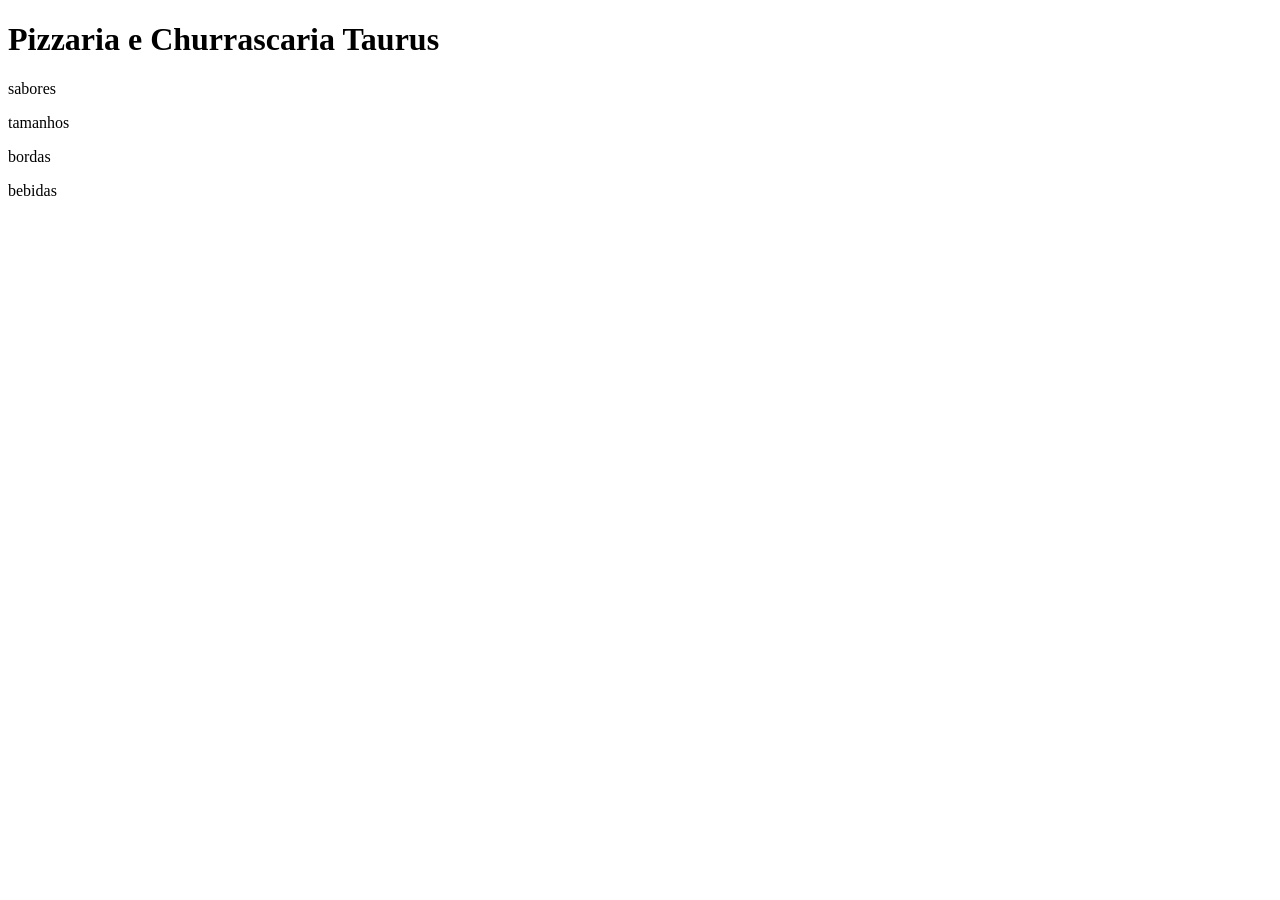
==== home.html @ 485385a7 "HTML e CSS iniciados" ====
<!DOCTYPE html>
<html lang="pt">
<head>
    <meta charset="UTF-8">
    <meta name="viewport" content="width=device-width, initial-scale=1.0">
    <title>Pzzaria e Churrascaria Taurus</title>
    <link rel="stylesheet" href="index.css">
</head>
<body>

    <header>
        <h1>Pizzaria e Churrascaria Taurus</h1>
    </header>

    <main>
        <section>
            <p>sabores</p>
            <p>tamanhos</p>
            <p>bordas</p>
            <p>bebidas</p>
        </section>
    </main>
    
</body>
</html>
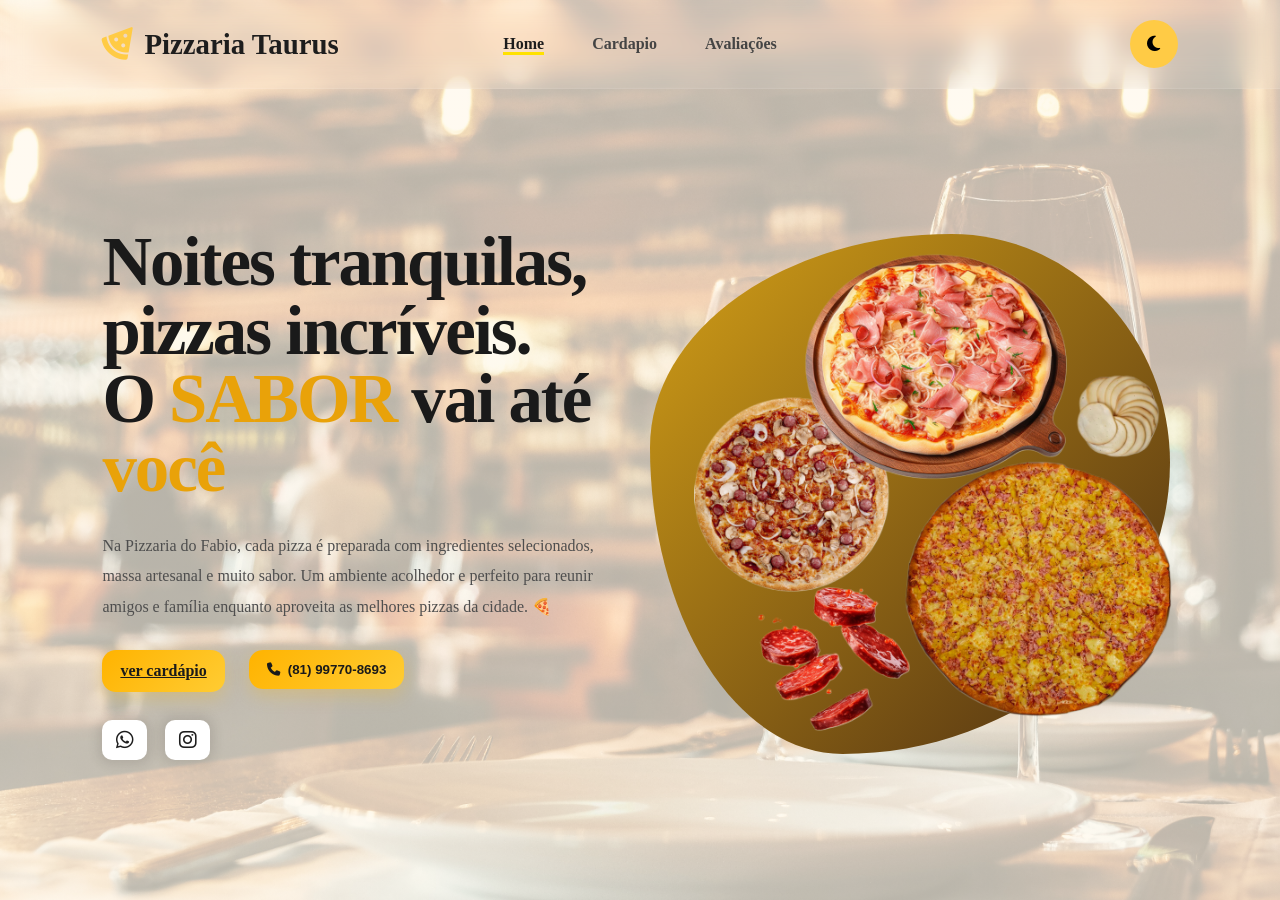
==== commit d8a498b5: "first commit" ====
--- a/home.html
+++ b/home.html
@@ -1,25 +1,112 @@
 <!DOCTYPE html>
-<html lang="pt">
+<html lang="pt-br">
+
 <head>
     <meta charset="UTF-8">
     <meta name="viewport" content="width=device-width, initial-scale=1.0">
-    <title>Pzzaria e Churrascaria Taurus</title>
-    <link rel="stylesheet" href="index.css">
+    <link rel="stylesheet" href="https://cdnjs.cloudflare.com/ajax/libs/font-awesome/6.5.2/css/all.min.css">
+    <link rel="stylesheet" href="styles.css" />
+    <link rel="stylesheet" href="https://cdnjs.cloudflare.com/ajax/libs/font-awesome/5.15.4/css/all.min.css">
+    <title>home</title>
 </head>
+
 <body>
 
     <header>
-        <h1>Pizzaria e Churrascaria Taurus</h1>
+        <nav id="navbar">
+            <a href="index.html" class="logo">
+                <i class="fas fa-pizza-slice"></i>
+                Pizzaria Taurus
+            </a>
+
+            <ul id="nav_list">
+                <li class="nav_item active">
+                    <a href="#home">Home</a>
+                </li>
+                <li class="nav_item">
+                    <a href="#menu">Cardapio</a>
+                </li>
+                <li class="nav_item">
+                    <a href="#avalia">Avaliações</a>
+                </li>
+            </ul>
+
+            <div id="nav_actions">
+                <button id="theme-toggle">
+                    <i class="fa-solid fa-moon"></i>
+                </button>
+            </div>
+        </nav>
     </header>
+    <main id="content">
+        <section id="home">
+            <div class="blob"></div>
+            <div id="cta">
+                <h1 id="titulo">
+                    Noites tranquilas, pizzas incríveis.
+                    O <span>SABOR</span> vai até <span>você</span>
+                </h1>
 
-    <main>
-        <section>
-            <p>sabores</p>
-            <p>tamanhos</p>
-            <p>bordas</p>
-            <p>bebidas</p>
+                <p id="description">
+                    Na Pizzaria do Fabio, cada pizza é preparada com ingredientes selecionados, massa artesanal e muito
+                    sabor.
+                    Um ambiente acolhedor e perfeito para reunir amigos e família enquanto aproveita as melhores pizzas
+                    da cidade. 🍕
+                </p>
+
+                <div id="cta_buttons">
+                    <a href="#" class="btn-default">ver cardápio</a>
+                    <a href="tel:+55 81 99770-8693" id="botao_telefone">
+                        <button class="btn-default">
+                            <i class="fa-solid fa-phone"></i>
+                            (81) 99770-8693
+                        </button>
+                    </a>
+                </div>
+
+                <div id="botao-redes-sociais">
+                    <a href="">
+                        <i class="fa-brands fa-whatsapp"></i>
+                    </a>
+
+                    <a href="https://www.instagram.com/fabio_barbosa8p/" target="_blank">
+                        <i class="fa-brands fa-instagram"></i>
+                    </a>
+                </div>
+            </div>
+            <div id="fotoseila">
+                <img src="pizza.png" alt="Pizza">
+            </div>
         </section>
     </main>
-    
+    <script>
+        const button = document.getElementById('theme-toggle');
+        const icon = button.querySelector('i');
+
+        button.addEventListener('click', () => {
+
+            icon.style.transform = 'rotate(180deg) scale(0.5)';
+            icon.style.opacity = '0';
+
+            setTimeout(() => {
+
+                document.body.classList.toggle('dark');
+
+                if (document.body.classList.contains('dark')) {
+                    icon.classList.remove('fa-moon');
+                    icon.classList.add('fa-sun');
+                } else {
+                    icon.classList.remove('fa-sun');
+                    icon.classList.add('fa-moon');
+                }
+
+                icon.style.transform = 'rotate(0deg) scale(1)';
+                icon.style.opacity = '1';
+
+            }, 150);
+
+        });
+    </script>
 </body>
+
 </html>
--- a/styles.css
+++ b/styles.css
@@ -0,0 +1,474 @@
+*{
+    margin: 0;
+    padding: 0;
+    box-sizing: border-box; 
+
+}
+
+html, body{
+    min-height: 100%;
+    overflow-x: hidden;
+}
+
+body{
+    background-image:
+    linear-gradient(rgba(255,248,235,0.72),
+    rgba(255,248,235,0.72)),
+    url('backfundo.jpg');
+
+    background-size: cover;
+    background-position: center;
+    background-repeat: no-repeat;
+    overflow-x: hidden;
+}
+
+section{
+    padding: 0px 8%;
+}
+
+.btn-default{
+    border: none;
+
+    display: flex;
+    align-items: center;
+    justify-content: center;
+
+    background: linear-gradient(135deg, #ffb300, #ffcc33);
+
+    border-radius: 14px;
+    padding: 12px 18px;
+
+    font-weight: 700;
+    color: #1a1a1a;
+
+    box-shadow:
+    0px 6px 18px rgba(255, 187, 0, 0.25);
+
+    cursor: pointer;
+
+    transition: all 0.3s ease;
+}
+
+.btn-default:hover{
+    transform: translateY(-3px);
+    box-shadow:
+    0px 10px 24px rgba(255, 187, 0, 0.35);
+}
+
+header{
+    width: 100%;
+
+    padding: 10px 8%;
+
+    position: sticky;
+    top: 0;
+    z-index: 999;
+
+    backdrop-filter: blur(14px);
+
+    background: rgba(255,255,255,0.08);
+
+    border-bottom: 1px solid rgba(255,255,255,0.08);
+}
+
+#navbar{
+    width: 100%;
+    display: grid;
+    grid-template-columns: 1fr auto 1fr;
+    align-items: center;
+    padding: 10px 0;
+}
+
+.logo{
+    display: flex;
+    align-items: center;
+    gap: 10px;
+    text-decoration: none;
+    font-size: 1.8rem;
+    font-weight: 700;
+    color: #1d1d1d;
+    justify-self: start;
+    transition: 0.3s ease;
+}
+
+.logo:hover{
+    transform: scale(1.03);
+}
+
+.logo i{
+    color: #ffcb45;
+    font-size: 2rem;
+    transform: rotate(175deg);
+}
+
+#nav_list{
+    display: flex;
+    list-style: none;
+    gap: 48px;
+    justify-self: center;
+}
+
+.nav_item a{
+    text-decoration: none;
+
+    color: #444;
+
+    font-weight: 700;
+
+    transition: 0.3s ease;
+
+    position: relative;
+}
+
+.nav_item a:hover{
+    color: #e9a209;
+}
+
+.nav_item.active a {
+    color: #1d1d1d;
+    border-bottom: 3px solid #ffe100;
+}
+
+#nav_actions{
+    display: flex;
+    justify-content: flex-end;
+}
+
+@media screen and (max-width: 1170px){
+
+    html, body{
+        overflow-x: hidden;
+        overflow-y: auto;
+    }
+
+    #navbar{
+        grid-template-columns: 1fr auto;
+        gap: 20px;
+    }
+
+    #nav_list{
+        display: none;
+    }
+
+    #home{
+        flex-direction: column;
+        justify-content: center;
+        text-align: center;
+        height: auto;
+        padding-top: 40px;
+        gap: 50px;
+    }
+
+    #cta{
+        width: 100%;
+        align-items: center;
+    }
+
+    #titulo{
+        font-size: 3rem;
+        line-height: 1.1;
+    }
+
+    #description{
+        max-width: 100%;
+        font-size: 1rem;
+    }
+
+    #cta_buttons{
+        flex-direction: column;
+        width: 100%;
+        align-items: center;
+    }
+
+    #cta_buttons a,
+    #cta_buttons button{
+        width: 100%;
+        max-width: 320px;
+    }
+
+    #fotoseila{
+        width: 100%;
+    }
+
+    #fotoseila img{
+        width: 90%;
+        max-width: 420px;
+    }
+
+    .blob{
+        width: 350px;
+        height: 350px;
+        right: 50%;
+        top: auto;
+        bottom: 20px;
+        transform: translateX(50%);
+    }
+}
+
+#home{
+    display: flex;
+    align-items: center;
+    justify-content: space-between;
+    height: calc(100vh - 90px);
+    overflow: hidden;
+    position: relative;
+}
+
+#cta{
+    width: 46%;
+    display: flex;
+    flex-direction: column;
+    gap: 28px;
+    z-index: 1;
+}
+
+#titulo{
+    font-size: 4.3rem;
+    line-height: 1;
+    color: #1a1a1a;
+    font-weight: 800;
+    letter-spacing: -2px;
+}
+
+#titulo span{
+    color: #e9a209;
+}
+
+#description{
+    color: #4e4e4e;
+    font-size: 1rem;
+    line-height: 1.9;
+    max-width: 580px;
+}
+
+#cta_buttons{
+    display: flex;
+    gap: 24px;
+}
+
+#botao_telefone button{
+    gap: 8px;
+}
+
+#botao_telefone{
+    text-decoration: none;
+}
+
+#botao-redes-sociais{
+    display: flex;
+    gap: 18px;
+}
+
+#botao-redes-sociais a{
+    display: flex;
+    align-items: center;
+    justify-content: center;
+    width: 45px;
+    height: 40px;
+    background-color: white;
+    font-size: 1.25rem;
+    border-radius: 10px;
+    text-decoration: none;
+    color: #1d1d1d;
+    box-shadow: 0px 0px 12px 4px rgba(0,0,0,0.1);
+    transition: box-shadow 0.3s ease;
+}
+
+#botao-redes-sociais a:hover{
+    box-shadow: 0px 0px 12px 8px rgba(0,0,0,0.1);
+}
+
+#fotoseila{
+    display: flex;
+    align-items: center;
+    justify-content: center;
+    width: 45%;
+    z-index: 2;
+}
+
+#fotoseila img{
+    width: 100%;
+    max-width: 550px;
+    height: auto;
+}
+
+.blob{
+    position: absolute;
+    right: 110px;
+    top: 50%;
+    transform: translateY(-50%);
+
+    width: 520px;
+    height: 520px;
+
+    background: linear-gradient(135deg, #d4a017, #4a2c12);
+
+    border-radius: 58% 42% 63% 37% / 41% 44% 56% 59%;
+
+    z-index: 0;
+}
+
+.blob{
+    animation: blobAnim 8s ease-in-out infinite;
+}
+
+@keyframes blobAnim{
+    0%{
+        border-radius: 58% 42% 63% 37% / 41% 44% 56% 59%;
+    }
+
+    50%{
+        border-radius: 40% 60% 30% 70% / 60% 30% 70% 40%;
+    }
+
+    100%{
+        border-radius: 58% 42% 63% 37% / 41% 44% 56% 59%;
+    }
+}
+
+#theme-toggle{
+    border: none;
+    background: #ffcb45;
+    width: 48px;
+    height: 48px;
+    border-radius: 50%;
+    cursor: pointer;
+    font-size: 1.1rem;
+
+    display: flex;
+    align-items: center;
+    justify-content: center;
+
+    transition: all 0.3s ease;
+}
+
+#theme-toggle:hover{
+    transform: scale(1.1);
+}
+
+body.dark{
+    background-image:
+    linear-gradient(rgba(0,0,0,0.75),
+    rgba(0,0,0,0.75)),
+    url('backfundo.jpg');
+
+    background-size: cover;
+    background-position: center;
+    background-repeat: no-repeat;
+
+    color: white;
+}
+
+body.dark #theme-toggle{
+    background: #ffffff;
+    color: #121212;
+}
+
+body.dark #titulo{
+    color: white;
+}
+
+body.dark #description{
+    color: #d1d1d1;
+}
+
+body.dark .nav_item a{
+    color: #f1f1f1;
+}
+
+body.dark #botao-redes-sociais a{
+    background-color: #1e1e1e;
+    color: white;
+}
+
+body.dark .blob{
+    background: linear-gradient(135deg, #080808be, #5c3b1eea);
+}
+
+body.dark .logo{
+    color: white;
+}
+
+body.dark header{
+    background: rgba(0,0,0,0.25);
+}
+
+body,
+header,
+#titulo,
+#description,
+.nav_item a,
+#theme-toggle,
+#botao-redes-sociais a,
+.logo,
+.blob,
+.btn-default{
+    transition:
+    background 0.5s ease,
+    background-color 0.5s ease,
+    color 0.5s ease,
+    border-color 0.5s ease,
+    box-shadow 0.5s ease;
+}
+
+body{
+    transition:
+    background-image 0.6s ease,
+    color 0.5s ease;
+}
+
+#theme-toggle i{
+    transition:
+    transform 0.4s ease,
+    opacity 0.3s ease;
+}
+
+#theme-toggle i{
+    transition:
+    transform 0.4s ease,
+    opacity 0.3s ease;
+}
+
+@media screen and (max-width: 600px){
+
+    header{
+        padding: 10px 5%;
+    }
+
+    section{
+        padding: 0px 5%;
+    }
+
+    .logo{
+        font-size: 1.3rem;
+    }
+
+    .logo i{
+        font-size: 1.5rem;
+    }
+
+    #titulo{
+        font-size: 2.2rem;
+        letter-spacing: -1px;
+    }
+
+    #description{
+        font-size: 0.95rem;
+        line-height: 1.7;
+    }
+
+    .btn-default{
+        padding: 12px 14px;
+        font-size: 0.9rem;
+    }
+
+    #botao-redes-sociais{
+        justify-content: center;
+    }
+
+    .blob{
+        width: 260px;
+        height: 260px;
+        opacity: 0.8;
+    }
+}
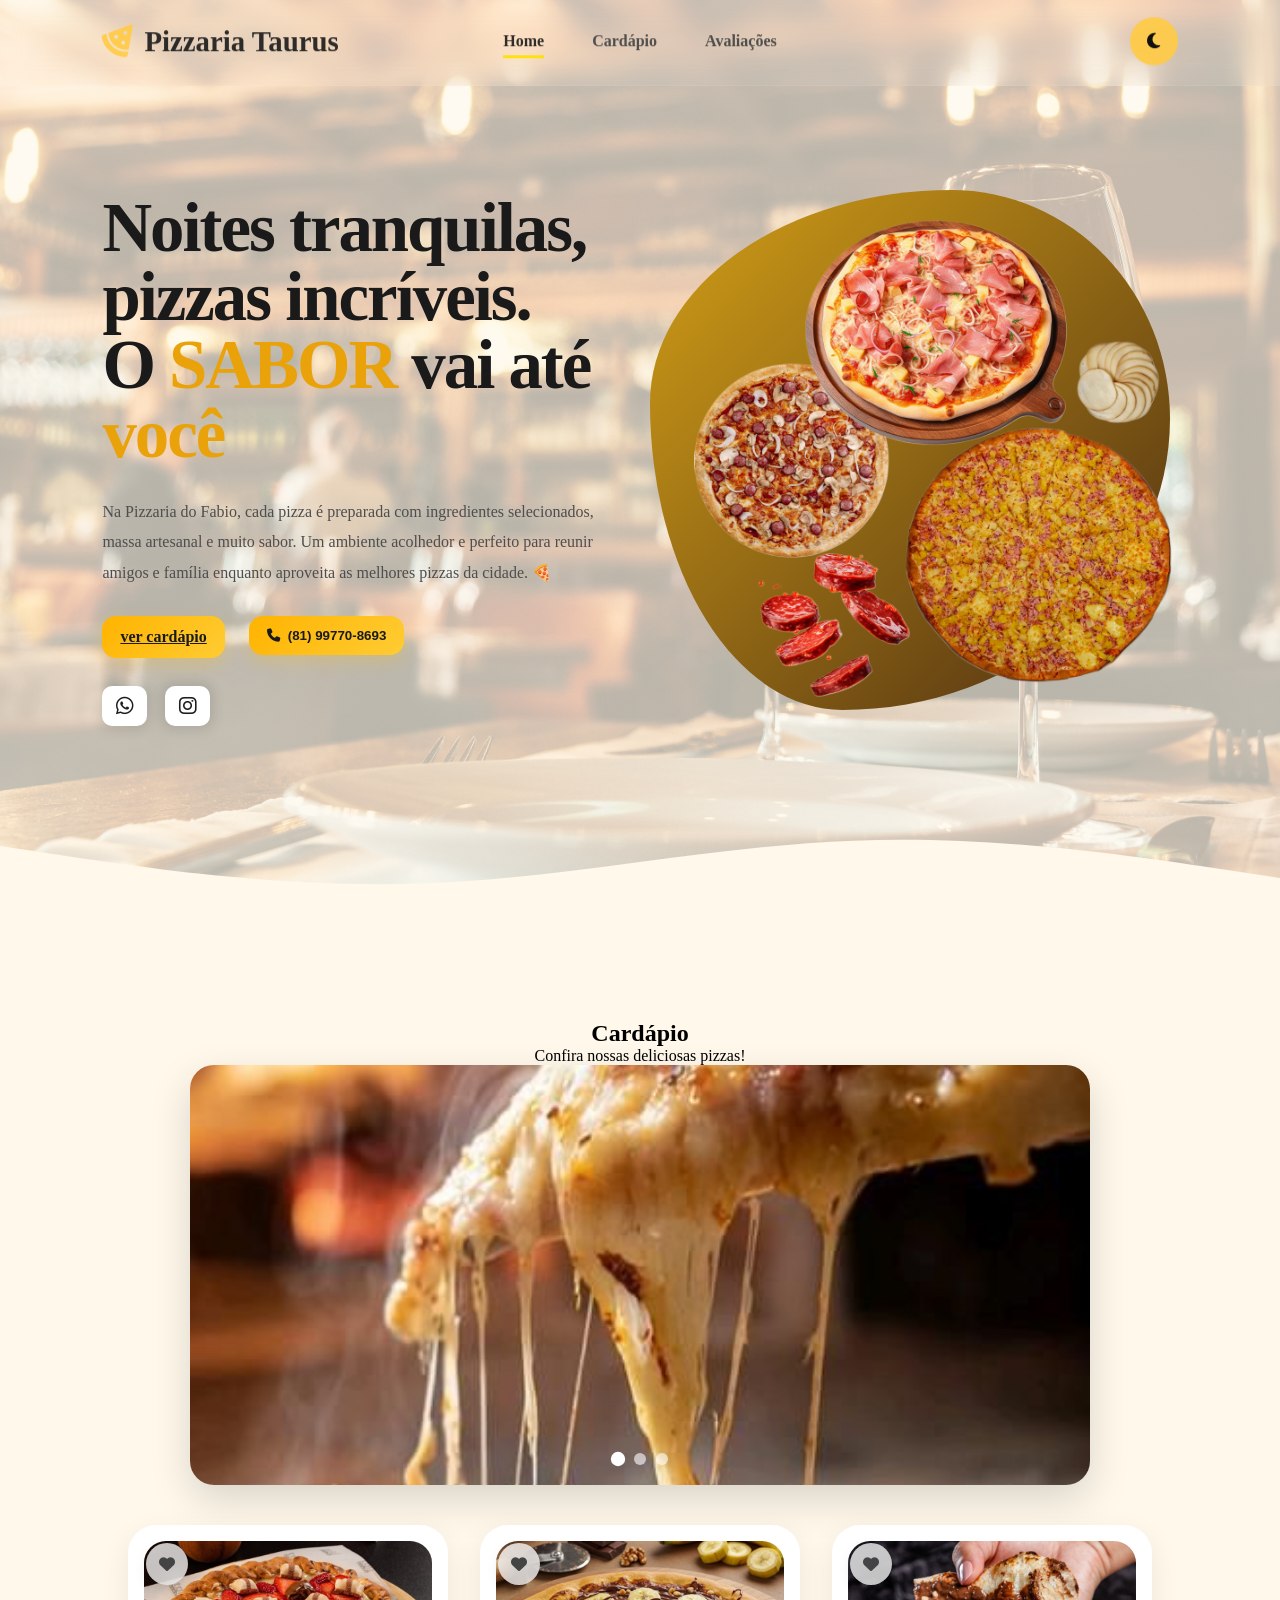
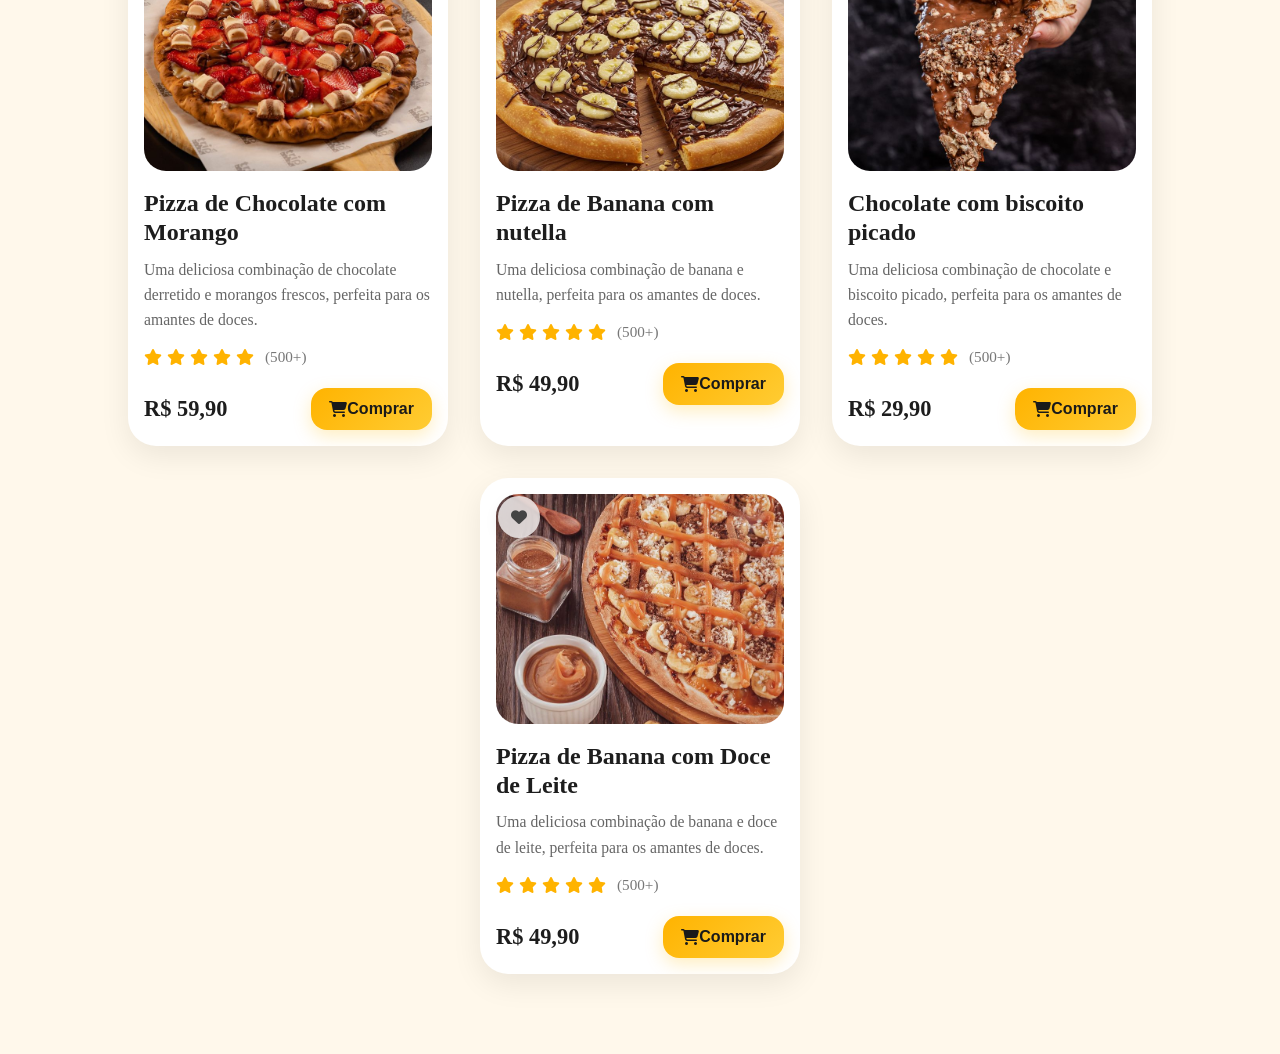
==== commit 3a0495aa: "Update 0.2 pizza" ====
--- a/home.html
+++ b/home.html
@@ -5,8 +5,8 @@
     <meta charset="UTF-8">
     <meta name="viewport" content="width=device-width, initial-scale=1.0">
     <link rel="stylesheet" href="https://cdnjs.cloudflare.com/ajax/libs/font-awesome/6.5.2/css/all.min.css">
-    <link rel="stylesheet" href="styles.css" />
     <link rel="stylesheet" href="https://cdnjs.cloudflare.com/ajax/libs/font-awesome/5.15.4/css/all.min.css">
+    <link rel="stylesheet" href="assets/css/styles.css" />
     <title>home</title>
 </head>
 
@@ -20,15 +20,19 @@
             </a>
 
             <ul id="nav_list">
-                <li class="nav_item active">
+
+                <li class="nav_item active" data-section="home">
                     <a href="#home">Home</a>
                 </li>
-                <li class="nav_item">
-                    <a href="#menu">Cardapio</a>
+
+                <li class="nav_item" data-section="menu">
+                    <a href="#menu">Cardápio</a>
                 </li>
-                <li class="nav_item">
+
+                <li class="nav_item" data-section="avalia">
                     <a href="#avalia">Avaliações</a>
                 </li>
+
             </ul>
 
             <div id="nav_actions">
@@ -75,38 +79,184 @@
                 </div>
             </div>
             <div id="fotoseila">
-                <img src="pizza.png" alt="Pizza">
-            </div>
+                <img src="assets/img/pizza.png" alt="Pizza">
+            </div>
+            
+            <div class="wave-divider">
+                <svg viewBox="0 0 1440 120" preserveAspectRatio="none">
+                    <path
+                        d="M0,64L80,74.7C160,85,320,107,480,101.3C640,96,800,64,960,58.7C1120,53,1280,75,1360,85.3L1440,96L1440,120L0,120Z">
+                    </path>
+                </svg>
+            </div>
+        </section>
+        <section id="menu">
+
+            <h2>Cardápio</h2>
+            <p>Confira nossas deliciosas pizzas!</p>
+
+            <div class="slider">
+
+                <div class="slide active">
+                    <img src="assets/img/pizza1.jpg" alt="">
+                </div>
+
+                <div class="slide">
+                    <img src="assets/img/pizza2.jpg" alt="">
+                </div>
+
+                <div class="slide">
+                    <img src="assets/img/pizza3.jpg" alt="">
+                </div>
+
+                <div class="dots">
+                    <span class="dot active"></span>
+                    <span class="dot"></span>
+                    <span class="dot"></span>
+                </div>
+
+            </div>
+
+            <div id="pratos">
+                <div class="prato">
+                    <div id="coração">
+                        <i class="fa-solid fa-heart"></i>
+                    </div>
+
+                    <img src="assets/img/p1.jpg" alt="">
+
+                    <h3 class="titulo-prato">
+                        Pizza de Chocolate com Morango
+                    </h3>
+
+                    <span id="descricao-prato">
+                        Uma deliciosa combinação de chocolate derretido e morangos frescos, perfeita para os amantes de
+                        doces.
+                    </span>
+
+                    <div class="prato-estrela">
+                        <i class="fa-solid fa-star"></i>
+                        <i class="fa-solid fa-star"></i>
+                        <i class="fa-solid fa-star"></i>
+                        <i class="fa-solid fa-star"></i>
+                        <i class="fa-solid fa-star"></i>
+                        <span>(500+)</span>
+                    </div>
+
+                    <div class="preco-prato">
+                        R$ 59,90
+                        <button class="btn-default">
+                            <i class="fa-solid fa-cart-shopping"></i>
+                            Comprar
+                        </button>
+                    </div>
+
+                </div>
+                <div class="prato">
+                    <div id="coração">
+                        <i class="fa-solid fa-heart"></i>
+                    </div>
+
+                    <img src="assets/img/p2.jpg" alt="">
+
+                    <h3 class="titulo-prato">
+                        Pizza de Banana com nutella
+                    </h3>
+
+                    <span id="descricao-prato">
+                        Uma deliciosa combinação de banana e nutella, perfeita para os amantes de doces.
+                    </span>
+
+                    <div class="prato-estrela">
+                        <i class="fa-solid fa-star"></i>
+                        <i class="fa-solid fa-star"></i>
+                        <i class="fa-solid fa-star"></i>
+                        <i class="fa-solid fa-star"></i>
+                        <i class="fa-solid fa-star"></i>
+                        <span>(500+)</span>
+                    </div>
+
+                    <div class="preco-prato">
+                        R$ 49,90
+                        <button class="btn-default">
+                            <i class="fa-solid fa-cart-shopping"></i>
+                            Comprar
+                        </button>
+                    </div>
+
+                </div>
+                <div class="prato">
+                    <div id="coração">
+                        <i class="fa-solid fa-heart"></i>
+                    </div>
+
+                    <img src="assets/img/p3.jpg" alt="">
+
+                    <h3 class="titulo-prato">
+                        Chocolate com biscoito picado
+                    </h3>
+
+                    <span id="descricao-prato">
+                        Uma deliciosa combinação de chocolate e biscoito picado, perfeita para os amantes de doces.
+                    </span>
+
+                    <div class="prato-estrela">
+                        <i class="fa-solid fa-star"></i>
+                        <i class="fa-solid fa-star"></i>
+                        <i class="fa-solid fa-star"></i>
+                        <i class="fa-solid fa-star"></i>
+                        <i class="fa-solid fa-star"></i>
+                        <span>(500+)</span>
+                    </div>
+
+                    <div class="preco-prato">
+                        R$ 29,90
+                        <button class="btn-default">
+                            <i class="fa-solid fa-cart-shopping"></i>
+                            Comprar
+                        </button>
+                    </div>
+
+                </div>
+                <div class="prato">
+                    <div id="coração">
+                        <i class="fa-solid fa-heart"></i>
+                    </div>
+
+                    <img src="assets/img/p4.jpg" alt="">
+
+                    <h3 class="titulo-prato">
+                        Pizza de Banana com Doce de Leite
+                    </h3>
+
+                    <span id="descricao-prato">
+                        Uma deliciosa combinação de banana e doce de leite, perfeita para os amantes de doces.
+                    </span>
+
+                    <div class="prato-estrela">
+                        <i class="fa-solid fa-star"></i>
+                        <i class="fa-solid fa-star"></i>
+                        <i class="fa-solid fa-star"></i>
+                        <i class="fa-solid fa-star"></i>
+                        <i class="fa-solid fa-star"></i>
+                        <span>(500+)</span>
+                    </div>
+
+                    <div class="preco-prato">
+                        R$ 49,90
+                        <button class="btn-default">
+                            <i class="fa-solid fa-cart-shopping"></i>
+                            Comprar
+                        </button>
+                    </div>
+
+                </div>
+            </div>
+
         </section>
     </main>
-    <script>
-        const button = document.getElementById('theme-toggle');
-        const icon = button.querySelector('i');
-
-        button.addEventListener('click', () => {
-
-            icon.style.transform = 'rotate(180deg) scale(0.5)';
-            icon.style.opacity = '0';
-
-            setTimeout(() => {
-
-                document.body.classList.toggle('dark');
-
-                if (document.body.classList.contains('dark')) {
-                    icon.classList.remove('fa-moon');
-                    icon.classList.add('fa-sun');
-                } else {
-                    icon.classList.remove('fa-sun');
-                    icon.classList.add('fa-moon');
-                }
-
-                icon.style.transform = 'rotate(0deg) scale(1)';
-                icon.style.opacity = '1';
-
-            }, 150);
-
-        });
-    </script>
+
+    <script src="assets/js/ms.js"></script>
 </body>
 
 </html>
--- a/assets/css/styles.css
+++ b/assets/css/styles.css
@@ -0,0 +1,7 @@
+@import url('global.css');
+@import url('header.css');
+@import url('home.css');
+@import url('menu.css');
+@import url('darkmode.css');
+@import url('animations.css');
+@import url('responsive.css');
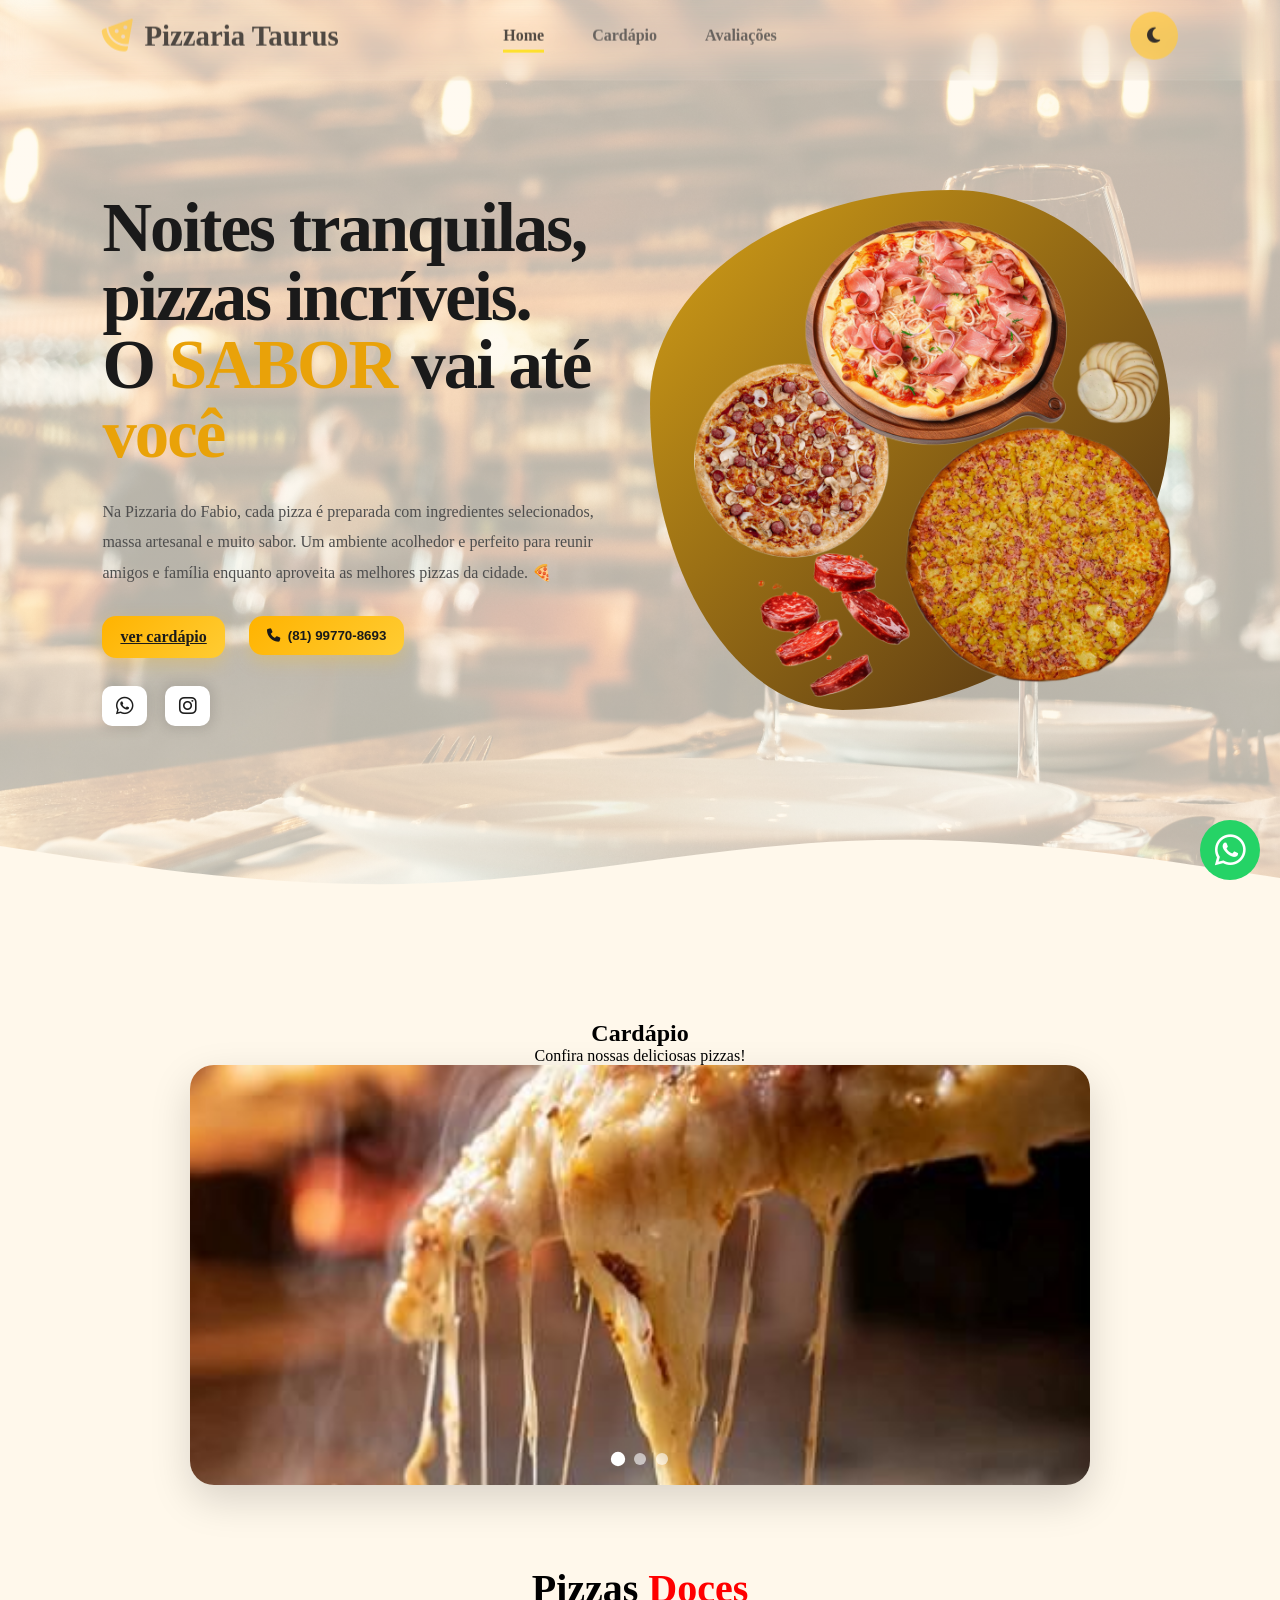
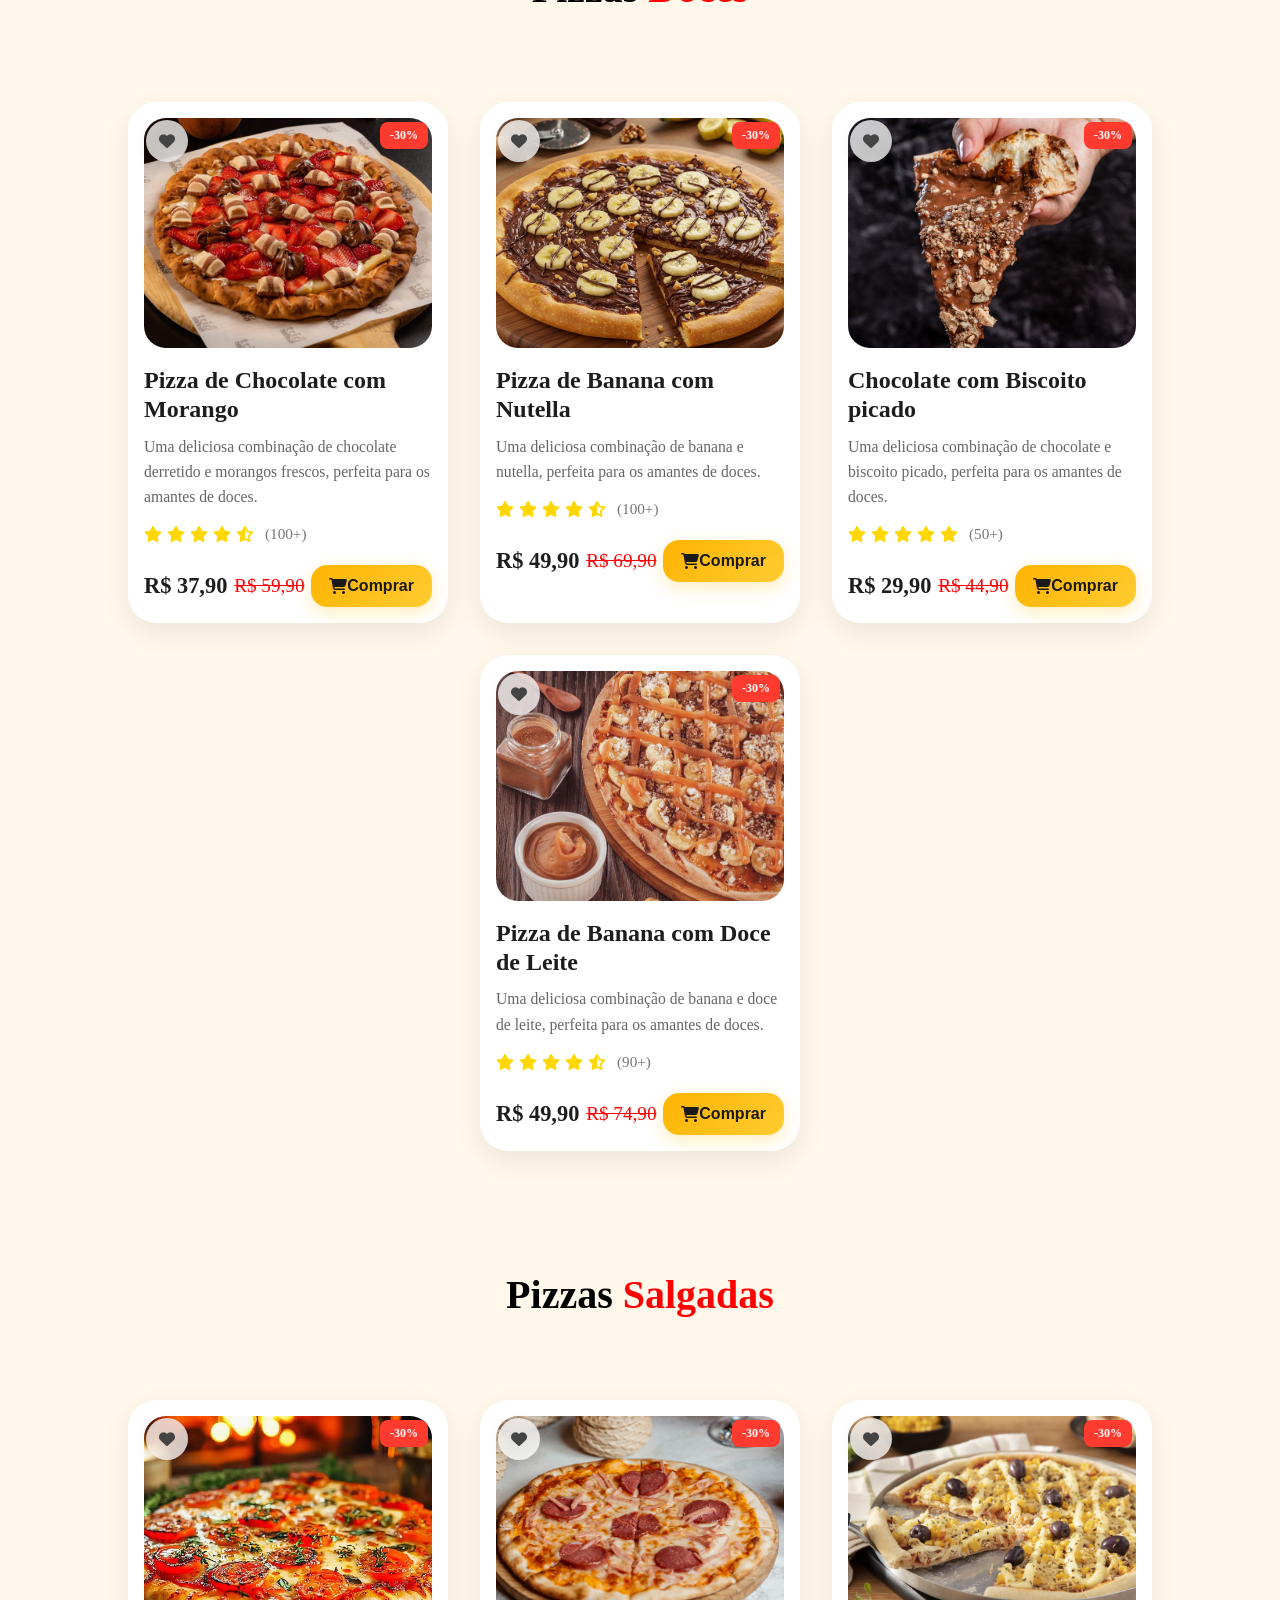
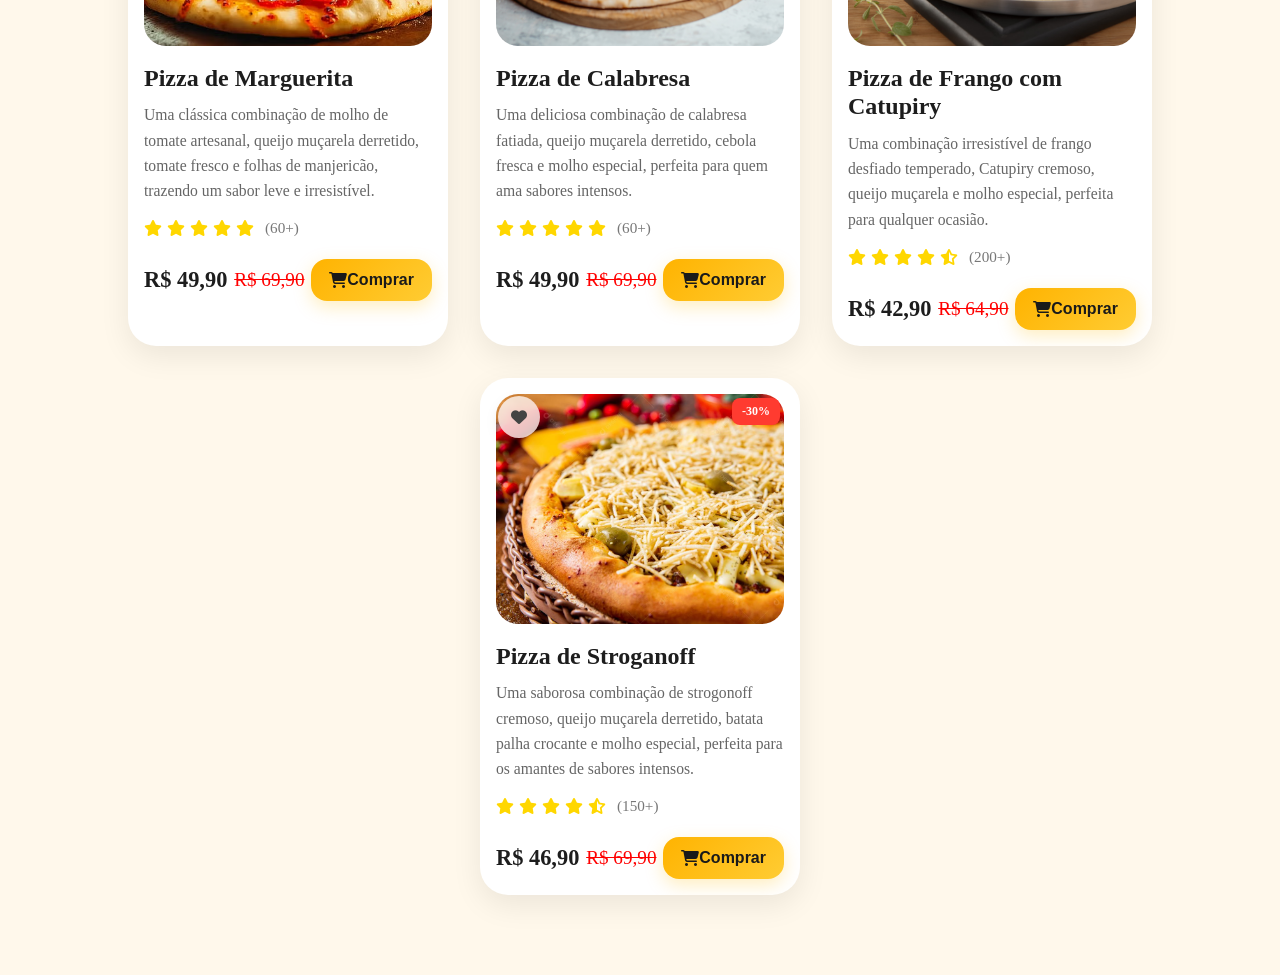
==== commit 390a775e: "Cardapio alterado" ====
--- a/home.html
+++ b/home.html
@@ -1,262 +1,418 @@
-<!DOCTYPE html>
+<!doctype html>
 <html lang="pt-br">
-
-<head>
-    <meta charset="UTF-8">
-    <meta name="viewport" content="width=device-width, initial-scale=1.0">
-    <link rel="stylesheet" href="https://cdnjs.cloudflare.com/ajax/libs/font-awesome/6.5.2/css/all.min.css">
-    <link rel="stylesheet" href="https://cdnjs.cloudflare.com/ajax/libs/font-awesome/5.15.4/css/all.min.css">
+  <head>
+    <meta charset="UTF-8" />
+    <meta name="viewport" content="width=device-width, initial-scale=1.0" />
+    <link
+      rel="stylesheet"
+      href="https://cdnjs.cloudflare.com/ajax/libs/font-awesome/6.5.2/css/all.min.css"
+    />
+    <link
+    rel="stylesheet"
+    href="https://cdnjs.cloudflare.com/ajax/libs/font-awesome/6.5.1/css/all.min.css"
+    />
+    <link rel="shortcut icon" type="image/x-icon" href="assets/img/msFavicon.png">
     <link rel="stylesheet" href="assets/css/styles.css" />
-    <title>home</title>
-</head>
-
-<body>
-
+    <title>Pizzaria Taurus</title>
+  </head>
+
+  <body>
     <header>
-        <nav id="navbar">
-            <a href="index.html" class="logo">
-                <i class="fas fa-pizza-slice"></i>
-                Pizzaria Taurus
-            </a>
-
-            <ul id="nav_list">
-
-                <li class="nav_item active" data-section="home">
-                    <a href="#home">Home</a>
-                </li>
-
-                <li class="nav_item" data-section="menu">
-                    <a href="#menu">Cardápio</a>
-                </li>
-
-                <li class="nav_item" data-section="avalia">
-                    <a href="#avalia">Avaliações</a>
-                </li>
-
-            </ul>
-
-            <div id="nav_actions">
-                <button id="theme-toggle">
-                    <i class="fa-solid fa-moon"></i>
-                </button>
-            </div>
-        </nav>
+      <nav id="navbar">
+        <a href="index.html" class="logo">
+          <i class="fas fa-pizza-slice"></i>
+          Pizzaria Taurus
+        </a>
+
+        <ul id="nav_list">
+          <li class="nav_item active" data-section="home">
+            <a href="#home">Home</a>
+          </li>
+
+          <li class="nav_item" data-section="menu">
+            <a href="#menu">Cardápio</a>
+          </li>
+
+          <li class="nav_item" data-section="avalia">
+            <a href="#avalia">Avaliações</a>
+          </li>
+        </ul>
+
+        <div id="nav_actions">
+          <button id="theme-toggle">
+            <i class="fa-solid fa-moon"></i>
+          </button>
+        </div>
+      </nav>
     </header>
     <main id="content">
-        <section id="home">
-            <div class="blob"></div>
-            <div id="cta">
-                <h1 id="titulo">
-                    Noites tranquilas, pizzas incríveis.
-                    O <span>SABOR</span> vai até <span>você</span>
-                </h1>
-
-                <p id="description">
-                    Na Pizzaria do Fabio, cada pizza é preparada com ingredientes selecionados, massa artesanal e muito
-                    sabor.
-                    Um ambiente acolhedor e perfeito para reunir amigos e família enquanto aproveita as melhores pizzas
-                    da cidade. 🍕
-                </p>
-
-                <div id="cta_buttons">
-                    <a href="#" class="btn-default">ver cardápio</a>
-                    <a href="tel:+55 81 99770-8693" id="botao_telefone">
-                        <button class="btn-default">
-                            <i class="fa-solid fa-phone"></i>
-                            (81) 99770-8693
-                        </button>
-                    </a>
-                </div>
-
-                <div id="botao-redes-sociais">
-                    <a href="">
-                        <i class="fa-brands fa-whatsapp"></i>
-                    </a>
-
-                    <a href="https://www.instagram.com/fabio_barbosa8p/" target="_blank">
-                        <i class="fa-brands fa-instagram"></i>
-                    </a>
-                </div>
-            </div>
-            <div id="fotoseila">
-                <img src="assets/img/pizza.png" alt="Pizza">
-            </div>
-            
-            <div class="wave-divider">
-                <svg viewBox="0 0 1440 120" preserveAspectRatio="none">
-                    <path
-                        d="M0,64L80,74.7C160,85,320,107,480,101.3C640,96,800,64,960,58.7C1120,53,1280,75,1360,85.3L1440,96L1440,120L0,120Z">
-                    </path>
-                </svg>
-            </div>
-        </section>
-        <section id="menu">
-
-            <h2>Cardápio</h2>
-            <p>Confira nossas deliciosas pizzas!</p>
-
-            <div class="slider">
-
-                <div class="slide active">
-                    <img src="assets/img/pizza1.jpg" alt="">
-                </div>
-
-                <div class="slide">
-                    <img src="assets/img/pizza2.jpg" alt="">
-                </div>
-
-                <div class="slide">
-                    <img src="assets/img/pizza3.jpg" alt="">
-                </div>
-
-                <div class="dots">
-                    <span class="dot active"></span>
-                    <span class="dot"></span>
-                    <span class="dot"></span>
-                </div>
-
-            </div>
-
-            <div id="pratos">
-                <div class="prato">
-                    <div id="coração">
-                        <i class="fa-solid fa-heart"></i>
-                    </div>
-
-                    <img src="assets/img/p1.jpg" alt="">
-
-                    <h3 class="titulo-prato">
-                        Pizza de Chocolate com Morango
-                    </h3>
-
-                    <span id="descricao-prato">
-                        Uma deliciosa combinação de chocolate derretido e morangos frescos, perfeita para os amantes de
-                        doces.
-                    </span>
-
-                    <div class="prato-estrela">
-                        <i class="fa-solid fa-star"></i>
-                        <i class="fa-solid fa-star"></i>
-                        <i class="fa-solid fa-star"></i>
-                        <i class="fa-solid fa-star"></i>
-                        <i class="fa-solid fa-star"></i>
-                        <span>(500+)</span>
-                    </div>
-
-                    <div class="preco-prato">
-                        R$ 59,90
-                        <button class="btn-default">
-                            <i class="fa-solid fa-cart-shopping"></i>
-                            Comprar
-                        </button>
-                    </div>
-
-                </div>
-                <div class="prato">
-                    <div id="coração">
-                        <i class="fa-solid fa-heart"></i>
-                    </div>
-
-                    <img src="assets/img/p2.jpg" alt="">
-
-                    <h3 class="titulo-prato">
-                        Pizza de Banana com nutella
-                    </h3>
-
-                    <span id="descricao-prato">
-                        Uma deliciosa combinação de banana e nutella, perfeita para os amantes de doces.
-                    </span>
-
-                    <div class="prato-estrela">
-                        <i class="fa-solid fa-star"></i>
-                        <i class="fa-solid fa-star"></i>
-                        <i class="fa-solid fa-star"></i>
-                        <i class="fa-solid fa-star"></i>
-                        <i class="fa-solid fa-star"></i>
-                        <span>(500+)</span>
-                    </div>
-
-                    <div class="preco-prato">
-                        R$ 49,90
-                        <button class="btn-default">
-                            <i class="fa-solid fa-cart-shopping"></i>
-                            Comprar
-                        </button>
-                    </div>
-
-                </div>
-                <div class="prato">
-                    <div id="coração">
-                        <i class="fa-solid fa-heart"></i>
-                    </div>
-
-                    <img src="assets/img/p3.jpg" alt="">
-
-                    <h3 class="titulo-prato">
-                        Chocolate com biscoito picado
-                    </h3>
-
-                    <span id="descricao-prato">
-                        Uma deliciosa combinação de chocolate e biscoito picado, perfeita para os amantes de doces.
-                    </span>
-
-                    <div class="prato-estrela">
-                        <i class="fa-solid fa-star"></i>
-                        <i class="fa-solid fa-star"></i>
-                        <i class="fa-solid fa-star"></i>
-                        <i class="fa-solid fa-star"></i>
-                        <i class="fa-solid fa-star"></i>
-                        <span>(500+)</span>
-                    </div>
-
-                    <div class="preco-prato">
-                        R$ 29,90
-                        <button class="btn-default">
-                            <i class="fa-solid fa-cart-shopping"></i>
-                            Comprar
-                        </button>
-                    </div>
-
-                </div>
-                <div class="prato">
-                    <div id="coração">
-                        <i class="fa-solid fa-heart"></i>
-                    </div>
-
-                    <img src="assets/img/p4.jpg" alt="">
-
-                    <h3 class="titulo-prato">
-                        Pizza de Banana com Doce de Leite
-                    </h3>
-
-                    <span id="descricao-prato">
-                        Uma deliciosa combinação de banana e doce de leite, perfeita para os amantes de doces.
-                    </span>
-
-                    <div class="prato-estrela">
-                        <i class="fa-solid fa-star"></i>
-                        <i class="fa-solid fa-star"></i>
-                        <i class="fa-solid fa-star"></i>
-                        <i class="fa-solid fa-star"></i>
-                        <i class="fa-solid fa-star"></i>
-                        <span>(500+)</span>
-                    </div>
-
-                    <div class="preco-prato">
-                        R$ 49,90
-                        <button class="btn-default">
-                            <i class="fa-solid fa-cart-shopping"></i>
-                            Comprar
-                        </button>
-                    </div>
-
-                </div>
-            </div>
-
-        </section>
+      <section id="home">
+        <div class="blob"></div>
+        <div id="cta">
+          <h1 id="titulo">
+            Noites tranquilas, pizzas incríveis. O <span>SABOR</span> vai até
+            <span>você</span>
+          </h1>
+
+          <p id="description">
+            Na Pizzaria do Fabio, cada pizza é preparada com ingredientes
+            selecionados, massa artesanal e muito sabor. Um ambiente acolhedor e
+            perfeito para reunir amigos e família enquanto aproveita as melhores
+            pizzas da cidade. 🍕
+          </p>
+
+          <div id="cta_buttons">
+            <a href="#" class="btn-default">ver cardápio</a>
+            <a href="tel:+55 81 99770-8693" id="botao_telefone">
+              <button class="btn-default">
+                <i class="fa-solid fa-phone"></i>
+                (81) 99770-8693
+              </button>
+            </a>
+          </div>
+
+          <div id="botao-redes-sociais">
+            <a href="">
+              <i class="fa-brands fa-whatsapp"></i>
+            </a>
+
+            <a
+              href="https://www.instagram.com/fabio_barbosa8p/"
+              target="_blank"
+            >
+              <i class="fa-brands fa-instagram"></i>
+            </a>
+          </div>
+        </div>
+        <div id="fotoseila">
+          <img src="assets/img/pizza.png" alt="Pizza" />
+        </div>
+
+        <div class="wave-divider">
+          <svg viewBox="0 0 1440 120" preserveAspectRatio="none">
+            <path
+              d="M0,64L80,74.7C160,85,320,107,480,101.3C640,96,800,64,960,58.7C1120,53,1280,75,1360,85.3L1440,96L1440,120L0,120Z"
+            ></path>
+          </svg>
+        </div>
+      </section>
+
+      <section id="menu">
+        <!-- INICIO CARDAPIO -->
+        <h2>Cardápio</h2>
+        <p>Confira nossas deliciosas pizzas!</p>
+
+        <div class="slider">
+          <div class="slide active">
+            <img src="assets/img/pizza1.jpg" alt="" />
+          </div>
+
+          <div class="slide">
+            <img src="assets/img/pizza2.jpg" alt="" />
+          </div>
+
+          <div class="slide">
+            <img src="assets/img/pizza3.jpg" alt="" />
+          </div>
+
+          <div class="dots">
+            <span class="dot active"></span>
+            <span class="dot"></span>
+            <span class="dot"></span>
+          </div>
+        </div>
+
+        <h1 class="titulo-doces">
+        Pizzas <span>Doces</span>
+        </h1>
+
+        <div id="pratos-doces">
+          <div class="prato">
+            <div id="coração">
+              <i class="fa-solid fa-heart"></i>
+            </div>
+
+            <span class="promo">-30%</span>
+
+            <img src="assets/img/p1.jpg" alt="" />
+
+            <h3 class="titulo-prato">Pizza de Chocolate com Morango</h3>
+
+            <span id="descricao-prato">
+              Uma deliciosa combinação de chocolate derretido e morangos
+              frescos, perfeita para os amantes de doces.
+            </span>
+
+            <div class="prato-estrela">
+              <i class="fa-solid fa-star"></i>
+              <i class="fa-solid fa-star"></i>
+              <i class="fa-solid fa-star"></i>
+              <i class="fa-solid fa-star"></i>
+              <i class="fas fa-star-half-alt"></i>
+              <span>(100+)</span>
+            </div>
+
+            <div class="preco-prato">
+              R$ 37,90 <span>R$ 59,90</span>
+              <button class="btn-default">
+                <i class="fa-solid fa-cart-shopping"></i>
+                Comprar
+              </button>
+            </div>
+          </div>
+          <div class="prato">
+            <div id="coração">
+              <i class="fa-solid fa-heart"></i>
+            </div>
+
+            <span class="promo">-30%</span>
+
+            <img src="assets/img/p2.jpg" alt="" />
+
+            <h3 class="titulo-prato">Pizza de Banana com Nutella</h3>
+
+            <span id="descricao-prato">
+              Uma deliciosa combinação de banana e nutella, perfeita para os
+              amantes de doces.
+            </span>
+
+            <div class="prato-estrela">
+              <i class="fa-solid fa-star"></i>
+              <i class="fa-solid fa-star"></i>
+              <i class="fa-solid fa-star"></i>
+              <i class="fa-solid fa-star"></i>
+              <i class="fas fa-star-half-alt"></i>
+              <span>(100+)</span>
+            </div>
+
+            <div class="preco-prato">
+              R$ 49,90 <span>R$ 69,90</span>
+              <button class="btn-default">
+                <i class="fa-solid fa-cart-shopping"></i>
+                Comprar
+              </button>
+            </div>
+          </div>
+          <div class="prato">
+            <div id="coração">
+              <i class="fa-solid fa-heart"></i>
+            </div>
+
+            <span class="promo">-30%</span>
+
+            <img src="assets/img/p3.jpg" alt="" />
+
+            <h3 class="titulo-prato">Chocolate com Biscoito picado</h3>
+
+            <span id="descricao-prato">
+              Uma deliciosa combinação de chocolate e biscoito picado, perfeita
+              para os amantes de doces.
+            </span>
+
+            <div class="prato-estrela">
+              <i class="fa-solid fa-star"></i>
+              <i class="fa-solid fa-star"></i>
+              <i class="fa-solid fa-star"></i>
+              <i class="fa-solid fa-star"></i>
+              <i class="fa-solid fa-star"></i>
+              <span>(50+)</span>
+            </div>
+
+            <div class="preco-prato">
+              R$ 29,90 <span>R$ 44,90</span>
+              <button class="btn-default">
+                <i class="fa-solid fa-cart-shopping"></i>
+                Comprar
+              </button>
+            </div>
+          </div>
+          <div class="prato">
+            <div id="coração">
+              <i class="fa-solid fa-heart"></i>
+            </div>
+
+            <span class="promo">-30%</span>
+
+            <img src="assets/img/p4.jpg" alt="" />
+
+            <h3 class="titulo-prato">Pizza de Banana com Doce de Leite</h3>
+
+            <span id="descricao-prato">
+              Uma deliciosa combinação de banana e doce de leite, perfeita para
+              os amantes de doces.
+            </span>
+
+            <div class="prato-estrela">
+              <i class="fa-solid fa-star"></i>
+              <i class="fa-solid fa-star"></i>
+              <i class="fa-solid fa-star"></i>
+              <i class="fa-solid fa-star"></i>
+              <i class="fas fa-star-half-alt"></i>
+              <span>(90+)</span>
+            </div>
+
+            <div class="preco-prato">
+              R$ 49,90 <span>R$ 74,90</span>
+              <button class="btn-default">
+                <i class="fa-solid fa-cart-shopping"></i>
+                Comprar
+              </button>
+            </div>
+        </div>
+        </div>
+
+        <div id="pratos-salgados">
+
+          <h1 class="titulo-salgadas">
+          Pizzas <span>Salgadas</span>
+          </h1>
+
+          <div class="prato">
+            <div id="coração">
+              <i class="fa-solid fa-heart"></i>
+            </div>
+
+            <span class="promo">-30%</span>
+
+            <img src="assets/img/p5.jpg" alt="" />
+
+            <h3 class="titulo-prato">Pizza de Marguerita</h3>
+
+            <span id="descricao-prato">
+              Uma clássica combinação de molho de tomate artesanal, queijo muçarela derretido, tomate fresco e folhas de manjericão, trazendo um sabor leve e irresistível.
+            </span>
+
+            <div class="prato-estrela">
+              <i class="fa-solid fa-star"></i>
+              <i class="fa-solid fa-star"></i>
+              <i class="fa-solid fa-star"></i>
+              <i class="fa-solid fa-star"></i>
+              <i class="fa-solid fa-star"></i>
+              <span>(60+)</span>
+            </div>
+
+            <div class="preco-prato">
+              R$ 49,90 <span>R$ 69,90</span>
+              <button class="btn-default">
+                <i class="fa-solid fa-cart-shopping"></i>
+                Comprar
+              </button>
+            </div>
+          </div>
+          
+                    <div class="prato">
+            <div id="coração">
+              <i class="fa-solid fa-heart"></i>
+            </div>
+
+            <span class="promo">-30%</span>
+
+            <img src="assets/img/p6.jpg" alt="" />
+
+            <h3 class="titulo-prato">Pizza de Calabresa</h3>
+
+            <span id="descricao-prato">
+              Uma deliciosa combinação de calabresa fatiada, queijo muçarela derretido, cebola fresca e molho especial, perfeita para quem ama sabores intensos.
+            </span>
+
+            <div class="prato-estrela">
+              <i class="fa-solid fa-star"></i>
+              <i class="fa-solid fa-star"></i>
+              <i class="fa-solid fa-star"></i>
+              <i class="fa-solid fa-star"></i>
+              <i class="fa-solid fa-star"></i>
+              <span>(60+)</span>
+            </div>
+
+            <div class="preco-prato">
+              R$ 49,90 <span>R$ 69,90</span>
+              <button class="btn-default">
+                <i class="fa-solid fa-cart-shopping"></i>
+                Comprar
+              </button>
+            </div>
+          </div>
+
+            <div class="prato">
+            <div id="coração">
+              <i class="fa-solid fa-heart"></i>
+            </div>
+
+            <span class="promo">-30%</span>
+
+            <img src="assets/img/p7.jpg" alt="" />
+
+            <h3 class="titulo-prato">Pizza de Frango com Catupiry</h3>
+
+            <span id="descricao-prato">
+              Uma combinação irresistível de frango desfiado temperado, Catupiry cremoso, queijo muçarela e molho especial, perfeita para qualquer ocasião.
+            </span>
+
+            <div class="prato-estrela">
+              <i class="fa-solid fa-star"></i>
+              <i class="fa-solid fa-star"></i>
+              <i class="fa-solid fa-star"></i>
+              <i class="fa-solid fa-star"></i>
+              <i class="fas fa-star-half-alt"></i>
+              <span>(200+)</span>
+            </div>
+
+            <div class="preco-prato">
+              R$ 42,90 <span>R$ 64,90</span>
+              <button class="btn-default">
+                <i class="fa-solid fa-cart-shopping"></i>
+                Comprar
+              </button>
+            </div>
+          </div>
+
+                    <div class="prato">
+            <div id="coração">
+              <i class="fa-solid fa-heart"></i>
+            </div>
+
+            <span class="promo">-30%</span>
+
+            <img src="assets/img/p8.jpg" alt="" />
+
+            <h3 class="titulo-prato">Pizza de Stroganoff</h3>
+
+            <span id="descricao-prato">
+                Uma saborosa combinação de strogonoff cremoso, queijo muçarela derretido, batata palha crocante e molho especial, perfeita para os amantes de sabores intensos.
+            </span>
+
+            <div class="prato-estrela">
+              <i class="fa-solid fa-star"></i>
+              <i class="fa-solid fa-star"></i>
+              <i class="fa-solid fa-star"></i>
+              <i class="fa-solid fa-star"></i>
+              <i class="fas fa-star-half-alt"></i>
+              <span>(150+)</span>
+            </div>
+
+            <div class="preco-prato">
+              R$ 46,90 <span>R$ 69,90</span>
+              <button class="btn-default">
+                <i class="fa-solid fa-cart-shopping"></i>
+                Comprar
+              </button>
+            </div>
+          </div>
+
+        </div>
+      </section>
+      <!-- FIM CARDAPIO -->
     </main>
 
-    <script src="assets/js/ms.js"></script>
+
+    <a
+    href="https://wa.me/5581971152754"
+    class="whatsapp-float"
+    target="_blank"
+    >
+    <i class="fa-brands fa-whatsapp"></i>
+    </a>
+
+<script src="assets/js/ms.js"></script>
 </body>
-
-</html>+</html>
--- a/assets/css/styles.css
+++ b/assets/css/styles.css
@@ -4,4 +4,5 @@
 @import url('menu.css');
 @import url('darkmode.css');
 @import url('animations.css');
-@import url('responsive.css');+@import url('responsive.css');
+@import url('whatsapp.css')
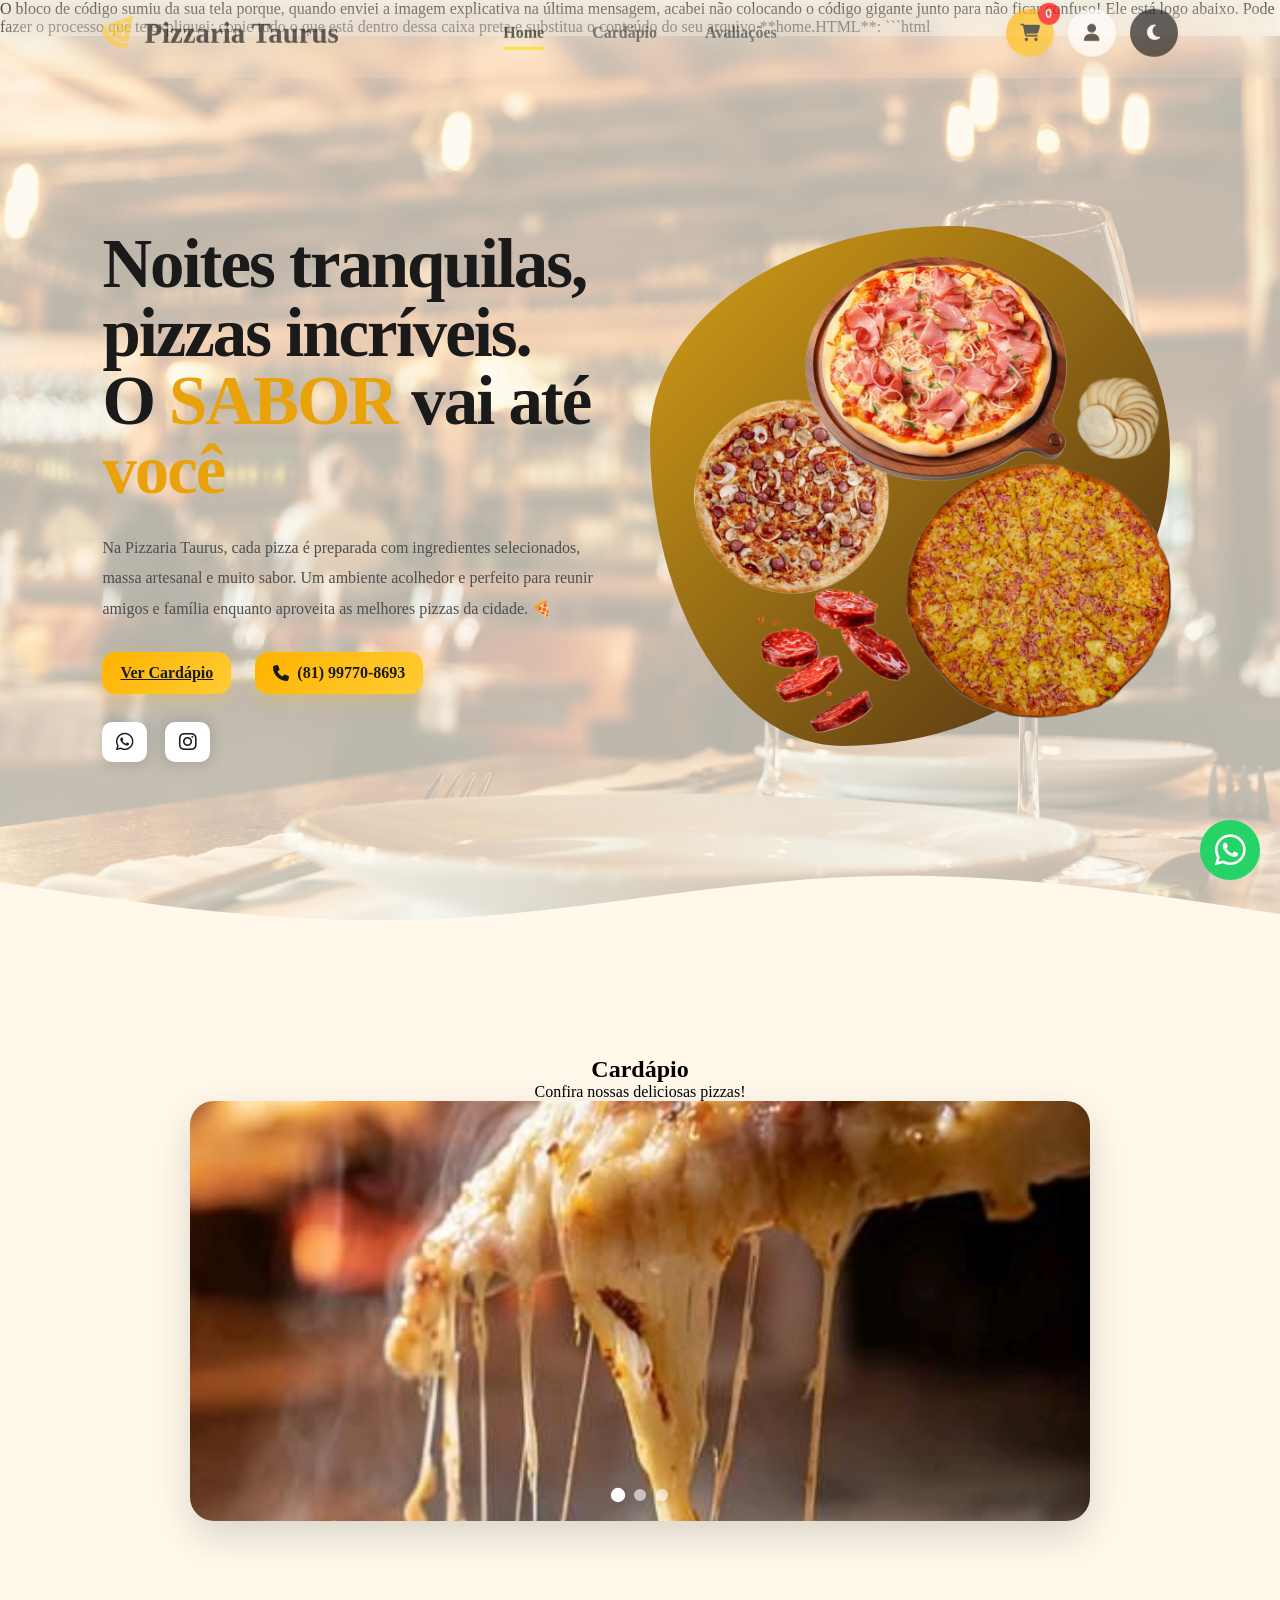
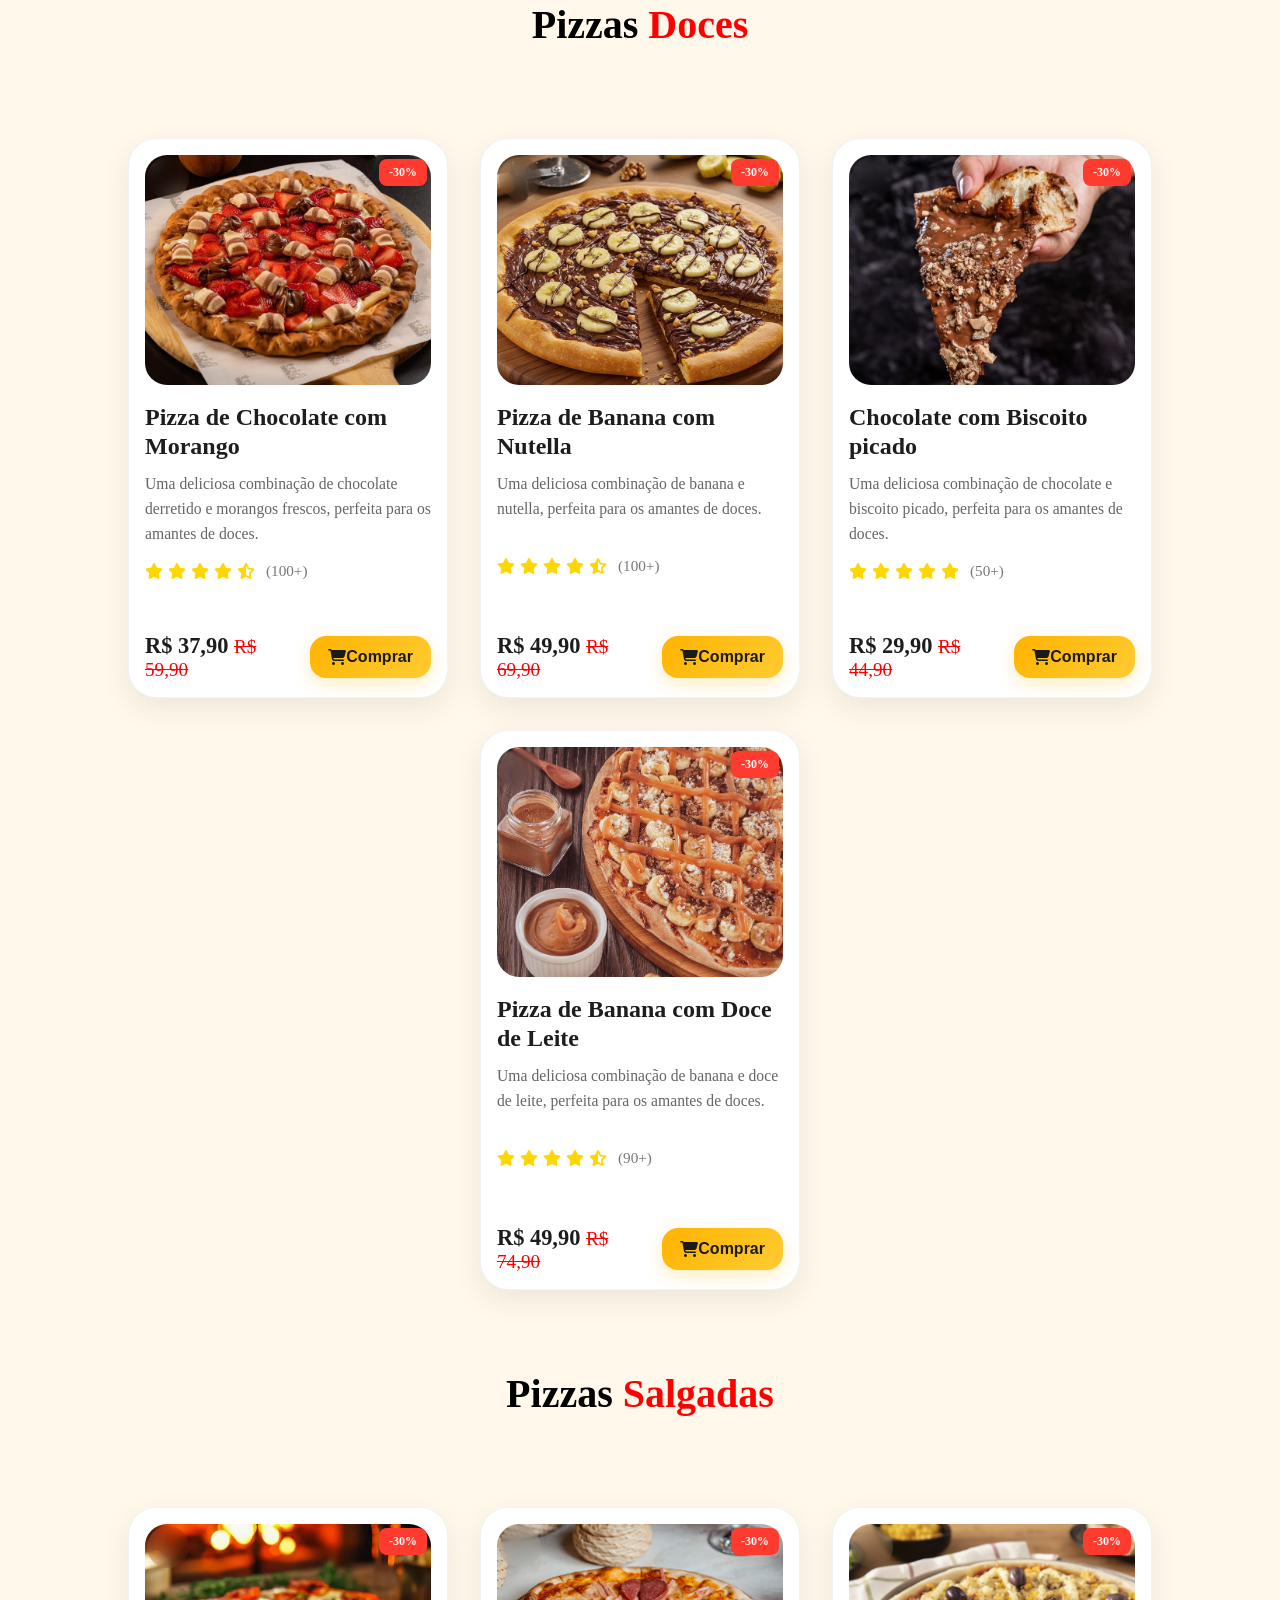
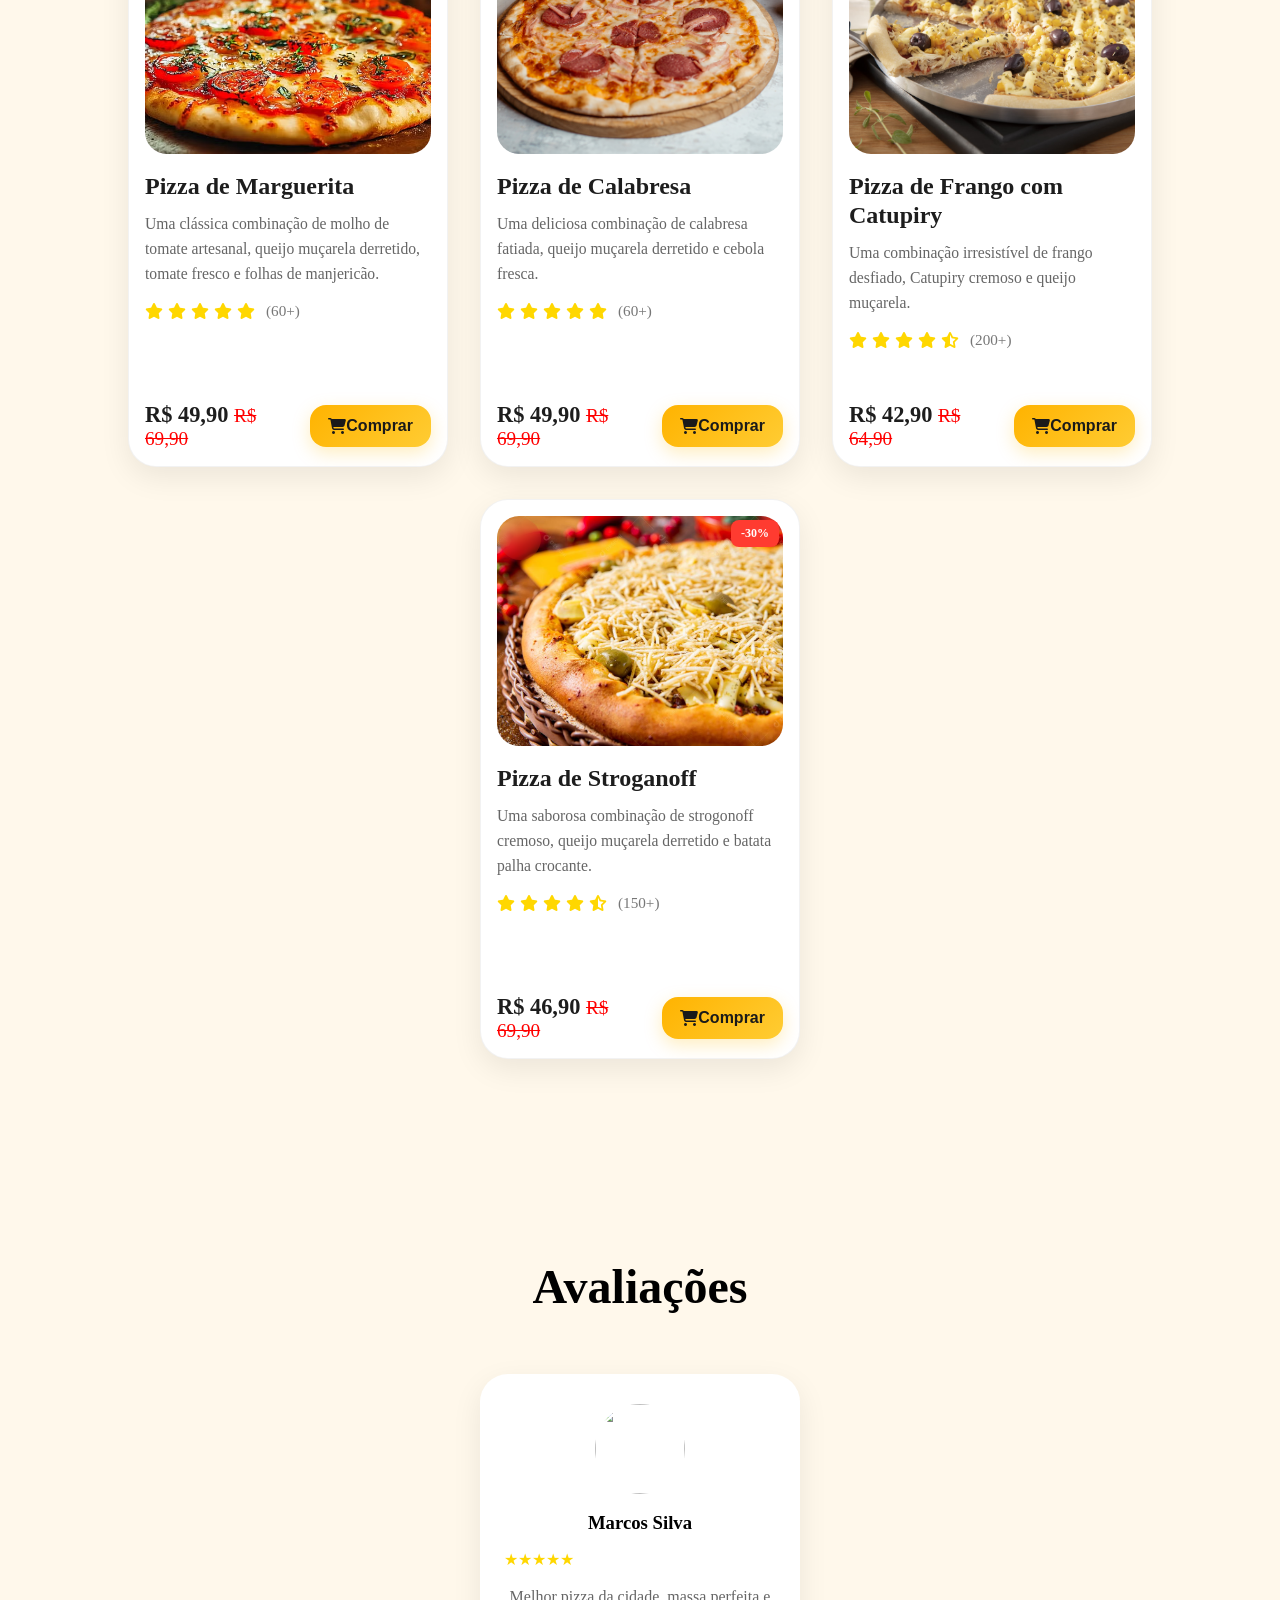
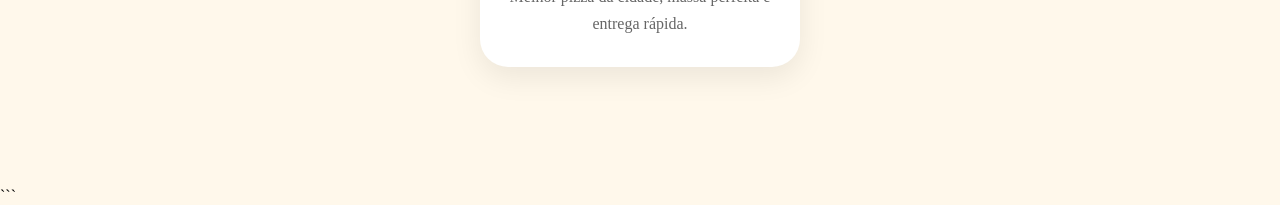
==== commit 109b7a6f: "VAI TOMANDO" ====
--- a/home.html
+++ b/home.html
@@ -1,418 +1,763 @@
+O bloco de código sumiu da sua tela porque, quando enviei a imagem explicativa na última mensagem, acabei não colocando
+o código gigante junto para não ficar confuso!
+
+Ele está logo abaixo. Pode fazer o processo que te expliquei: copie tudo o que está dentro dessa caixa preta e substitua
+o conteúdo do seu arquivo **home.HTML**:
+
+```html
 <!doctype html>
 <html lang="pt-br">
-  <head>
-    <meta charset="UTF-8" />
-    <meta name="viewport" content="width=device-width, initial-scale=1.0" />
-    <link
-      rel="stylesheet"
-      href="https://cdnjs.cloudflare.com/ajax/libs/font-awesome/6.5.2/css/all.min.css"
-    />
-    <link
-    rel="stylesheet"
-    href="https://cdnjs.cloudflare.com/ajax/libs/font-awesome/6.5.1/css/all.min.css"
-    />
-    <link rel="shortcut icon" type="image/x-icon" href="assets/img/msFavicon.png">
-    <link rel="stylesheet" href="assets/css/styles.css" />
-    <title>Pizzaria Taurus</title>
-  </head>
-
-  <body>
-    <header>
-      <nav id="navbar">
-        <a href="index.html" class="logo">
-          <i class="fas fa-pizza-slice"></i>
-          Pizzaria Taurus
-        </a>
-
-        <ul id="nav_list">
-          <li class="nav_item active" data-section="home">
-            <a href="#home">Home</a>
-          </li>
-
-          <li class="nav_item" data-section="menu">
-            <a href="#menu">Cardápio</a>
-          </li>
-
-          <li class="nav_item" data-section="avalia">
-            <a href="#avalia">Avaliações</a>
-          </li>
-        </ul>
-
-        <div id="nav_actions">
-          <button id="theme-toggle">
-            <i class="fa-solid fa-moon"></i>
-          </button>
-        </div>
-      </nav>
-    </header>
-    <main id="content">
-      <section id="home">
-        <div class="blob"></div>
-        <div id="cta">
-          <h1 id="titulo">
-            Noites tranquilas, pizzas incríveis. O <span>SABOR</span> vai até
-            <span>você</span>
-          </h1>
-
-          <p id="description">
-            Na Pizzaria do Fabio, cada pizza é preparada com ingredientes
-            selecionados, massa artesanal e muito sabor. Um ambiente acolhedor e
-            perfeito para reunir amigos e família enquanto aproveita as melhores
-            pizzas da cidade. 🍕
+
+<head>
+  <meta charset="UTF-8" />
+  <meta name="viewport" content="width=device-width, initial-scale=1.0" />
+  <!-- Versão estável do Font Awesome (Apenas uma importação) -->
+  <link rel="stylesheet" href="https://cdnjs.cloudflare.com/ajax/libs/font-awesome/6.5.2/css/all.min.css" />
+  <link rel="shortcut icon" type="image/x-icon" href="assets/img/msFavicon.png" />
+  <link rel="stylesheet" href="assets/css/styles.css" />
+  <title>Pizzaria Taurus</title>
+</head>
+
+<body>
+
+  <!-- HEADER -->
+
+  <header>
+
+    <nav id="navbar">
+
+      <a href="index.html" class="logo">
+        <i class="fas fa-pizza-slice"></i>
+        Pizzaria Taurus
+      </a>
+
+      <ul id="nav_list">
+
+        <li class="nav_item active" data-section="home">
+          <a href="#home">Home</a>
+        </li>
+
+        <li class="nav_item" data-section="menu">
+          <a href="#menu">Cardápio</a>
+        </li>
+
+        <li class="nav_item" data-section="avalia">
+          <a href="#avalia">Avaliações</a>
+        </li>
+
+      </ul>
+
+      <div id="nav_actions">
+
+        <button id="cart-toggle">
+
+          <i class="fa-solid fa-cart-shopping"></i>
+
+          <span id="cart-count">
+            0
+          </span>
+
+        </button>
+
+        <button id="login-toggle">
+          <i class="fa-solid fa-user"></i>
+        </button>
+
+        <button id="theme-toggle">
+          <i class="fa-solid fa-moon"></i>
+        </button>
+
+      </div>
+
+    </nav>
+
+  </header>
+
+  <!-- MAIN -->
+
+  <main id="content">
+
+    <!-- HOME -->
+
+    <section id="home">
+
+      <div class="blob"></div>
+
+      <div id="cta">
+
+        <h1 id="titulo">
+          Noites tranquilas, pizzas incríveis.
+          O <span>SABOR</span> vai até <span>você</span>
+        </h1>
+
+        <p id="description">
+          Na Pizzaria Taurus, cada pizza é preparada com ingredientes
+          selecionados, massa artesanal e muito sabor.
+          Um ambiente acolhedor e perfeito para reunir amigos e família
+          enquanto aproveita as melhores pizzas da cidade. 🍕
+        </p>
+
+        <div id="cta_buttons">
+
+          <a href="#menu" class="btn-default">
+            Ver Cardápio
+          </a>
+
+          <a href="tel:+5581997708693" id="botao_telefone" class="btn-default">
+
+            <i class="fa-solid fa-phone"></i>
+            (81) 99770-8693
+
+          </a>
+
+        </div>
+
+        <div id="botao-redes-sociais">
+
+          <a href="#">
+            <i class="fa-brands fa-whatsapp"></i>
+          </a>
+
+          <a href="https://www.instagram.com/fabio_barbosa8p/" target="_blank">
+            <i class="fa-brands fa-instagram"></i>
+          </a>
+
+        </div>
+
+      </div>
+
+      <div id="fotoseila">
+        <img src="assets/img/pizza.png" alt="Pizza" />
+      </div>
+
+      <div class="wave-divider">
+
+        <svg viewBox="0 0 1440 120" preserveAspectRatio="none">
+
+          <path
+            d="M0,64L80,74.7C160,85,320,107,480,101.3C640,96,800,64,960,58.7C1120,53,1280,75,1360,85.3L1440,96L1440,120L0,120Z">
+          </path>
+
+        </svg>
+
+      </div>
+
+    </section>
+
+    <!-- MENU -->
+
+    <section id="menu">
+
+      <h2>Cardápio</h2>
+
+      <p>Confira nossas deliciosas pizzas!</p>
+
+      <!-- SLIDER -->
+
+      <div class="slider">
+
+        <div class="slide active">
+          <img src="assets/img/pizza1.jpg" alt="">
+        </div>
+
+        <div class="slide">
+          <img src="assets/img/pizza2.jpg" alt="">
+        </div>
+
+        <div class="slide">
+          <img src="assets/img/pizza3.jpg" alt="">
+        </div>
+
+        <div class="dots">
+          <span class="dot active"></span>
+          <span class="dot"></span>
+          <span class="dot"></span>
+        </div>
+
+      </div>
+
+      <!-- DOCES -->
+
+      <h1 class="titulo-doces">
+        Pizzas <span>Doces</span>
+      </h1>
+
+      <div id="pratos-doces">
+
+        <!-- CARD 1 -->
+
+        <div class="prato">
+
+          <div class="coracao">
+            <i class="fa-solid fa-heart"></i>
+          </div>
+
+          <span class="promo">-30%</span>
+
+          <img src="assets/img/p1.jpg" alt="">
+
+          <h3 class="titulo-prato">
+            Pizza de Chocolate com Morango
+          </h3>
+
+          <span class="descricao-prato">
+            Uma deliciosa combinação de chocolate derretido e morangos
+            frescos, perfeita para os amantes de doces.
+          </span>
+
+          <div class="prato-estrela">
+
+            <i class="fa-solid fa-star"></i>
+            <i class="fa-solid fa-star"></i>
+            <i class="fa-solid fa-star"></i>
+            <i class="fa-solid fa-star"></i>
+            <i class="fas fa-star-half-alt"></i>
+
+            <span>(100+)</span>
+
+          </div>
+
+          <div class="preco-prato">
+
+            <div>
+              R$ 37,90
+              <span>R$ 59,90</span>
+            </div>
+
+            <button class="btn-default btn-comprar-pizza" data-name="Pizza de Chocolate com Morango" data-price="37.90"
+              data-desc="Uma deliciosa combinação de chocolate derretido e morangos frescos, perfeita para os amantes de doces."
+              data-ingredients="Chocolate, Morangos frescos">
+              <i class="fa-solid fa-cart-shopping"></i>
+              Comprar
+            </button>
+
+          </div>
+
+        </div>
+
+        <!-- CARD 2 -->
+
+        <div class="prato">
+
+          <div class="coracao">
+            <i class="fa-solid fa-heart"></i>
+          </div>
+
+          <span class="promo">-30%</span>
+
+          <img src="assets/img/p2.jpg" alt="">
+
+          <h3 class="titulo-prato">
+            Pizza de Banana com Nutella
+          </h3>
+
+          <span class="descricao-prato">
+            Uma deliciosa combinação de banana e nutella,
+            perfeita para os amantes de doces.
+          </span>
+
+          <div class="prato-estrela">
+
+            <i class="fa-solid fa-star"></i>
+            <i class="fa-solid fa-star"></i>
+            <i class="fa-solid fa-star"></i>
+            <i class="fa-solid fa-star"></i>
+            <i class="fas fa-star-half-alt"></i>
+
+            <span>(100+)</span>
+
+          </div>
+
+          <div class="preco-prato">
+
+            <div>
+              R$ 49,90
+              <span>R$ 69,90</span>
+            </div>
+
+            <button class="btn-default btn-comprar-pizza" data-name="Pizza de Banana com Nutella" data-price="49.90"
+              data-desc="Uma deliciosa combinação de banana e nutella, perfeita para os amantes de doces."
+              data-ingredients="Banana, Nutella">
+              <i class="fa-solid fa-cart-shopping"></i>
+              Comprar
+            </button>
+
+          </div>
+
+        </div>
+
+        <!-- CARD 3 -->
+
+        <div class="prato">
+
+          <div class="coracao">
+            <i class="fa-solid fa-heart"></i>
+          </div>
+
+          <span class="promo">-30%</span>
+
+          <img src="assets/img/p3.jpg" alt="">
+
+          <h3 class="titulo-prato">
+            Chocolate com Biscoito picado
+          </h3>
+
+          <span class="descricao-prato">
+            Uma deliciosa combinação de chocolate e biscoito picado,
+            perfeita para os amantes de doces.
+          </span>
+
+          <div class="prato-estrela">
+
+            <i class="fa-solid fa-star"></i>
+            <i class="fa-solid fa-star"></i>
+            <i class="fa-solid fa-star"></i>
+            <i class="fa-solid fa-star"></i>
+            <i class="fa-solid fa-star"></i>
+
+            <span>(50+)</span>
+
+          </div>
+
+          <div class="preco-prato">
+
+            <div>
+              R$ 29,90
+              <span>R$ 44,90</span>
+            </div>
+
+            <button class="btn-default btn-comprar-pizza" data-name="Chocolate com Biscoito picado" data-price="29.90"
+              data-desc="Uma deliciosa combinação de chocolate e biscoito picado, perfeita para os amantes de doces."
+              data-ingredients="Chocolate, Biscoito picado">
+              <i class="fa-solid fa-cart-shopping"></i>
+              Comprar
+            </button>
+
+          </div>
+
+        </div>
+
+        <!-- CARD 4 -->
+
+        <div class="prato">
+
+          <div class="coracao">
+            <i class="fa-solid fa-heart"></i>
+          </div>
+
+          <span class="promo">-30%</span>
+
+          <img src="assets/img/p4.jpg" alt="">
+
+          <h3 class="titulo-prato">
+            Pizza de Banana com Doce de Leite
+          </h3>
+
+          <span class="descricao-prato">
+            Uma deliciosa combinação de banana e doce de leite,
+            perfeita para os amantes de doces.
+          </span>
+
+          <div class="prato-estrela">
+
+            <i class="fa-solid fa-star"></i>
+            <i class="fa-solid fa-star"></i>
+            <i class="fa-solid fa-star"></i>
+            <i class="fa-solid fa-star"></i>
+            <i class="fas fa-star-half-alt"></i>
+
+            <span>(90+)</span>
+
+          </div>
+
+          <div class="preco-prato">
+
+            <div>
+              R$ 49,90
+              <span>R$ 74,90</span>
+            </div>
+
+            <button class="btn-default btn-comprar-pizza" data-name="Pizza de Banana com Doce de Leite"
+              data-price="49.90"
+              data-desc="Uma deliciosa combinação de banana e doce de leite, perfeita para os amantes de doces."
+              data-ingredients="Banana, Doce de leite">
+              <i class="fa-solid fa-cart-shopping"></i>
+              Comprar
+            </button>
+
+          </div>
+
+        </div>
+
+      </div>
+
+      <!-- SALGADAS -->
+
+      <h1 class="titulo-salgadas">
+        Pizzas <span>Salgadas</span>
+      </h1>
+
+      <div id="pratos-salgados">
+
+        <!-- CARD 1 -->
+
+        <div class="prato">
+
+          <div class="coracao">
+            <i class="fa-solid fa-heart"></i>
+          </div>
+
+          <span class="promo">-30%</span>
+
+          <img src="assets/img/p5.jpg" alt="">
+
+          <h3 class="titulo-prato">
+            Pizza de Marguerita
+          </h3>
+
+          <span class="descricao-prato">
+            Uma clássica combinação de molho de tomate artesanal,
+            queijo muçarela derretido, tomate fresco e folhas
+            de manjericão.
+          </span>
+
+          <div class="prato-estrela">
+
+            <i class="fa-solid fa-star"></i>
+            <i class="fa-solid fa-star"></i>
+            <i class="fa-solid fa-star"></i>
+            <i class="fa-solid fa-star"></i>
+            <i class="fa-solid fa-star"></i>
+
+            <span>(60+)</span>
+
+          </div>
+
+          <div class="preco-prato">
+
+            <div>
+              R$ 49,90
+              <span>R$ 69,90</span>
+            </div>
+
+            <button class="btn-default btn-comprar-pizza" data-name="Pizza de Marguerita" data-price="49.90"
+              data-desc="Uma clássica combinação de molho de tomate artesanal, queijo muçarela derretido, tomate fresco e folhas de manjericão."
+              data-ingredients="Molho de tomate, Queijo muçarela, Tomate fresco, Manjericão">
+              <i class="fa-solid fa-cart-shopping"></i>
+              Comprar
+            </button>
+
+          </div>
+
+        </div>
+
+        <!-- CARD 2 -->
+
+        <div class="prato">
+
+          <div class="coracao">
+            <i class="fa-solid fa-heart"></i>
+          </div>
+
+          <span class="promo">-30%</span>
+
+          <img src="assets/img/p6.jpg" alt="">
+
+          <h3 class="titulo-prato">
+            Pizza de Calabresa
+          </h3>
+
+          <span class="descricao-prato">
+            Uma deliciosa combinação de calabresa fatiada,
+            queijo muçarela derretido e cebola fresca.
+          </span>
+
+          <div class="prato-estrela">
+
+            <i class="fa-solid fa-star"></i>
+            <i class="fa-solid fa-star"></i>
+            <i class="fa-solid fa-star"></i>
+            <i class="fa-solid fa-star"></i>
+            <i class="fa-solid fa-star"></i>
+
+            <span>(60+)</span>
+
+          </div>
+
+          <div class="preco-prato">
+
+            <div>
+              R$ 49,90
+              <span>R$ 69,90</span>
+            </div>
+
+            <button class="btn-default btn-comprar-pizza" data-name="Pizza de Calabresa" data-price="49.90"
+              data-desc="Uma deliciosa combinação de calabresa fatiada, queijo muçarela derretido e cebola fresca."
+              data-ingredients="Calabresa fatiada, Queijo muçarela, Cebola fresca">
+              <i class="fa-solid fa-cart-shopping"></i>
+              Comprar
+            </button>
+
+          </div>
+
+        </div>
+
+        <!-- CARD 3 -->
+
+        <div class="prato">
+
+          <div class="coracao">
+            <i class="fa-solid fa-heart"></i>
+          </div>
+
+          <span class="promo">-30%</span>
+
+          <img src="assets/img/p7.jpg" alt="">
+
+          <h3 class="titulo-prato">
+            Pizza de Frango com Catupiry
+          </h3>
+
+          <span class="descricao-prato">
+            Uma combinação irresistível de frango desfiado,
+            Catupiry cremoso e queijo muçarela.
+          </span>
+
+          <div class="prato-estrela">
+
+            <i class="fa-solid fa-star"></i>
+            <i class="fa-solid fa-star"></i>
+            <i class="fa-solid fa-star"></i>
+            <i class="fa-solid fa-star"></i>
+            <i class="fas fa-star-half-alt"></i>
+
+            <span>(200+)</span>
+
+          </div>
+
+          <div class="preco-prato">
+
+            <div>
+              R$ 42,90
+              <span>R$ 64,90</span>
+            </div>
+
+            <button class="btn-default btn-comprar-pizza" data-name="Pizza de Frango com Catupiry" data-price="42.90"
+              data-desc="Uma combinação irresistível de frango desfiado, Catupiry cremoso e queijo muçarela."
+              data-ingredients="Frango desfiado, Catupiry cremoso, Queijo muçarela">
+              <i class="fa-solid fa-cart-shopping"></i>
+              Comprar
+            </button>
+
+          </div>
+
+        </div>
+
+        <!-- CARD 4 -->
+
+        <div class="prato">
+
+          <div class="coracao">
+            <i class="fa-solid fa-heart"></i>
+          </div>
+
+          <span class="promo">-30%</span>
+
+          <img src="assets/img/p8.jpg" alt="">
+
+          <h3 class="titulo-prato">
+            Pizza de Stroganoff
+          </h3>
+
+          <span class="descricao-prato">
+            Uma saborosa combinação de strogonoff cremoso,
+            queijo muçarela derretido e batata palha crocante.
+          </span>
+
+          <div class="prato-estrela">
+
+            <i class="fa-solid fa-star"></i>
+            <i class="fa-solid fa-star"></i>
+            <i class="fa-solid fa-star"></i>
+            <i class="fa-solid fa-star"></i>
+            <i class="fas fa-star-half-alt"></i>
+
+            <span>(150+)</span>
+
+          </div>
+
+          <div class="preco-prato">
+
+            <div>
+              R$ 46,90
+              <span>R$ 69,90</span>
+            </div>
+
+            <button class="btn-default btn-comprar-pizza" data-name="Pizza de Stroganoff" data-price="46.90"
+              data-desc="Uma saborosa combinação de strogonoff cremoso, queijo muçarela derretido e batata palha crocante."
+              data-ingredients="Strogonoff cremoso, Queijo muçarela, Batata palha">
+              <i class="fa-solid fa-cart-shopping"></i>
+              Comprar
+            </button>
+
+          </div>
+
+        </div>
+
+      </div>
+    </section>
+
+    <!-- AVALIAÇÕES -->
+
+    <section id="avalia">
+
+      <h1>Avaliações</h1>
+
+      <div class="avaliacoes-container">
+
+        <div class="avaliacao-card">
+
+          <img src="assets/img/user1.jpg" alt="">
+
+          <h3>Marcos Silva</h3>
+
+          <div class="prato-estrela">
+            ★★★★★
+          </div>
+
+          <p>
+            Melhor pizza da cidade, massa perfeita e entrega rápida.
           </p>
 
-          <div id="cta_buttons">
-            <a href="#" class="btn-default">ver cardápio</a>
-            <a href="tel:+55 81 99770-8693" id="botao_telefone">
-              <button class="btn-default">
-                <i class="fa-solid fa-phone"></i>
-                (81) 99770-8693
-              </button>
-            </a>
-          </div>
-
-          <div id="botao-redes-sociais">
-            <a href="">
-              <i class="fa-brands fa-whatsapp"></i>
-            </a>
-
-            <a
-              href="https://www.instagram.com/fabio_barbosa8p/"
-              target="_blank"
-            >
-              <i class="fa-brands fa-instagram"></i>
-            </a>
-          </div>
-        </div>
-        <div id="fotoseila">
-          <img src="assets/img/pizza.png" alt="Pizza" />
-        </div>
-
-        <div class="wave-divider">
-          <svg viewBox="0 0 1440 120" preserveAspectRatio="none">
-            <path
-              d="M0,64L80,74.7C160,85,320,107,480,101.3C640,96,800,64,960,58.7C1120,53,1280,75,1360,85.3L1440,96L1440,120L0,120Z"
-            ></path>
-          </svg>
-        </div>
-      </section>
-
-      <section id="menu">
-        <!-- INICIO CARDAPIO -->
-        <h2>Cardápio</h2>
-        <p>Confira nossas deliciosas pizzas!</p>
-
-        <div class="slider">
-          <div class="slide active">
-            <img src="assets/img/pizza1.jpg" alt="" />
-          </div>
-
-          <div class="slide">
-            <img src="assets/img/pizza2.jpg" alt="" />
-          </div>
-
-          <div class="slide">
-            <img src="assets/img/pizza3.jpg" alt="" />
-          </div>
-
-          <div class="dots">
-            <span class="dot active"></span>
-            <span class="dot"></span>
-            <span class="dot"></span>
-          </div>
-        </div>
-
-        <h1 class="titulo-doces">
-        Pizzas <span>Doces</span>
-        </h1>
-
-        <div id="pratos-doces">
-          <div class="prato">
-            <div id="coração">
-              <i class="fa-solid fa-heart"></i>
-            </div>
-
-            <span class="promo">-30%</span>
-
-            <img src="assets/img/p1.jpg" alt="" />
-
-            <h3 class="titulo-prato">Pizza de Chocolate com Morango</h3>
-
-            <span id="descricao-prato">
-              Uma deliciosa combinação de chocolate derretido e morangos
-              frescos, perfeita para os amantes de doces.
-            </span>
-
-            <div class="prato-estrela">
-              <i class="fa-solid fa-star"></i>
-              <i class="fa-solid fa-star"></i>
-              <i class="fa-solid fa-star"></i>
-              <i class="fa-solid fa-star"></i>
-              <i class="fas fa-star-half-alt"></i>
-              <span>(100+)</span>
-            </div>
-
-            <div class="preco-prato">
-              R$ 37,90 <span>R$ 59,90</span>
-              <button class="btn-default">
-                <i class="fa-solid fa-cart-shopping"></i>
-                Comprar
-              </button>
-            </div>
-          </div>
-          <div class="prato">
-            <div id="coração">
-              <i class="fa-solid fa-heart"></i>
-            </div>
-
-            <span class="promo">-30%</span>
-
-            <img src="assets/img/p2.jpg" alt="" />
-
-            <h3 class="titulo-prato">Pizza de Banana com Nutella</h3>
-
-            <span id="descricao-prato">
-              Uma deliciosa combinação de banana e nutella, perfeita para os
-              amantes de doces.
-            </span>
-
-            <div class="prato-estrela">
-              <i class="fa-solid fa-star"></i>
-              <i class="fa-solid fa-star"></i>
-              <i class="fa-solid fa-star"></i>
-              <i class="fa-solid fa-star"></i>
-              <i class="fas fa-star-half-alt"></i>
-              <span>(100+)</span>
-            </div>
-
-            <div class="preco-prato">
-              R$ 49,90 <span>R$ 69,90</span>
-              <button class="btn-default">
-                <i class="fa-solid fa-cart-shopping"></i>
-                Comprar
-              </button>
-            </div>
-          </div>
-          <div class="prato">
-            <div id="coração">
-              <i class="fa-solid fa-heart"></i>
-            </div>
-
-            <span class="promo">-30%</span>
-
-            <img src="assets/img/p3.jpg" alt="" />
-
-            <h3 class="titulo-prato">Chocolate com Biscoito picado</h3>
-
-            <span id="descricao-prato">
-              Uma deliciosa combinação de chocolate e biscoito picado, perfeita
-              para os amantes de doces.
-            </span>
-
-            <div class="prato-estrela">
-              <i class="fa-solid fa-star"></i>
-              <i class="fa-solid fa-star"></i>
-              <i class="fa-solid fa-star"></i>
-              <i class="fa-solid fa-star"></i>
-              <i class="fa-solid fa-star"></i>
-              <span>(50+)</span>
-            </div>
-
-            <div class="preco-prato">
-              R$ 29,90 <span>R$ 44,90</span>
-              <button class="btn-default">
-                <i class="fa-solid fa-cart-shopping"></i>
-                Comprar
-              </button>
-            </div>
-          </div>
-          <div class="prato">
-            <div id="coração">
-              <i class="fa-solid fa-heart"></i>
-            </div>
-
-            <span class="promo">-30%</span>
-
-            <img src="assets/img/p4.jpg" alt="" />
-
-            <h3 class="titulo-prato">Pizza de Banana com Doce de Leite</h3>
-
-            <span id="descricao-prato">
-              Uma deliciosa combinação de banana e doce de leite, perfeita para
-              os amantes de doces.
-            </span>
-
-            <div class="prato-estrela">
-              <i class="fa-solid fa-star"></i>
-              <i class="fa-solid fa-star"></i>
-              <i class="fa-solid fa-star"></i>
-              <i class="fa-solid fa-star"></i>
-              <i class="fas fa-star-half-alt"></i>
-              <span>(90+)</span>
-            </div>
-
-            <div class="preco-prato">
-              R$ 49,90 <span>R$ 74,90</span>
-              <button class="btn-default">
-                <i class="fa-solid fa-cart-shopping"></i>
-                Comprar
-              </button>
-            </div>
-        </div>
-        </div>
-
-        <div id="pratos-salgados">
-
-          <h1 class="titulo-salgadas">
-          Pizzas <span>Salgadas</span>
-          </h1>
-
-          <div class="prato">
-            <div id="coração">
-              <i class="fa-solid fa-heart"></i>
-            </div>
-
-            <span class="promo">-30%</span>
-
-            <img src="assets/img/p5.jpg" alt="" />
-
-            <h3 class="titulo-prato">Pizza de Marguerita</h3>
-
-            <span id="descricao-prato">
-              Uma clássica combinação de molho de tomate artesanal, queijo muçarela derretido, tomate fresco e folhas de manjericão, trazendo um sabor leve e irresistível.
-            </span>
-
-            <div class="prato-estrela">
-              <i class="fa-solid fa-star"></i>
-              <i class="fa-solid fa-star"></i>
-              <i class="fa-solid fa-star"></i>
-              <i class="fa-solid fa-star"></i>
-              <i class="fa-solid fa-star"></i>
-              <span>(60+)</span>
-            </div>
-
-            <div class="preco-prato">
-              R$ 49,90 <span>R$ 69,90</span>
-              <button class="btn-default">
-                <i class="fa-solid fa-cart-shopping"></i>
-                Comprar
-              </button>
-            </div>
-          </div>
-          
-                    <div class="prato">
-            <div id="coração">
-              <i class="fa-solid fa-heart"></i>
-            </div>
-
-            <span class="promo">-30%</span>
-
-            <img src="assets/img/p6.jpg" alt="" />
-
-            <h3 class="titulo-prato">Pizza de Calabresa</h3>
-
-            <span id="descricao-prato">
-              Uma deliciosa combinação de calabresa fatiada, queijo muçarela derretido, cebola fresca e molho especial, perfeita para quem ama sabores intensos.
-            </span>
-
-            <div class="prato-estrela">
-              <i class="fa-solid fa-star"></i>
-              <i class="fa-solid fa-star"></i>
-              <i class="fa-solid fa-star"></i>
-              <i class="fa-solid fa-star"></i>
-              <i class="fa-solid fa-star"></i>
-              <span>(60+)</span>
-            </div>
-
-            <div class="preco-prato">
-              R$ 49,90 <span>R$ 69,90</span>
-              <button class="btn-default">
-                <i class="fa-solid fa-cart-shopping"></i>
-                Comprar
-              </button>
-            </div>
-          </div>
-
-            <div class="prato">
-            <div id="coração">
-              <i class="fa-solid fa-heart"></i>
-            </div>
-
-            <span class="promo">-30%</span>
-
-            <img src="assets/img/p7.jpg" alt="" />
-
-            <h3 class="titulo-prato">Pizza de Frango com Catupiry</h3>
-
-            <span id="descricao-prato">
-              Uma combinação irresistível de frango desfiado temperado, Catupiry cremoso, queijo muçarela e molho especial, perfeita para qualquer ocasião.
-            </span>
-
-            <div class="prato-estrela">
-              <i class="fa-solid fa-star"></i>
-              <i class="fa-solid fa-star"></i>
-              <i class="fa-solid fa-star"></i>
-              <i class="fa-solid fa-star"></i>
-              <i class="fas fa-star-half-alt"></i>
-              <span>(200+)</span>
-            </div>
-
-            <div class="preco-prato">
-              R$ 42,90 <span>R$ 64,90</span>
-              <button class="btn-default">
-                <i class="fa-solid fa-cart-shopping"></i>
-                Comprar
-              </button>
-            </div>
-          </div>
-
-                    <div class="prato">
-            <div id="coração">
-              <i class="fa-solid fa-heart"></i>
-            </div>
-
-            <span class="promo">-30%</span>
-
-            <img src="assets/img/p8.jpg" alt="" />
-
-            <h3 class="titulo-prato">Pizza de Stroganoff</h3>
-
-            <span id="descricao-prato">
-                Uma saborosa combinação de strogonoff cremoso, queijo muçarela derretido, batata palha crocante e molho especial, perfeita para os amantes de sabores intensos.
-            </span>
-
-            <div class="prato-estrela">
-              <i class="fa-solid fa-star"></i>
-              <i class="fa-solid fa-star"></i>
-              <i class="fa-solid fa-star"></i>
-              <i class="fa-solid fa-star"></i>
-              <i class="fas fa-star-half-alt"></i>
-              <span>(150+)</span>
-            </div>
-
-            <div class="preco-prato">
-              R$ 46,90 <span>R$ 69,90</span>
-              <button class="btn-default">
-                <i class="fa-solid fa-cart-shopping"></i>
-                Comprar
-              </button>
-            </div>
-          </div>
-
-        </div>
-      </section>
-      <!-- FIM CARDAPIO -->
-    </main>
-
-
-    <a
-    href="https://wa.me/5581971152754"
-    class="whatsapp-float"
-    target="_blank"
-    >
+        </div>
+
+      </div>
+
+    </section>
+
+  </main>
+
+  <!-- WHATSAPP -->
+
+  <a href="https://wa.me/5581971152754" class="whatsapp-float" target="_blank">
     <i class="fa-brands fa-whatsapp"></i>
-    </a>
-
-<script src="assets/js/ms.js"></script>
+  </a>
+
+  <!-- ARQUIVO LOGICO SCRIPT -->
+  <script src="assets/js/ms.js"></script>
+
+
+  <!-- CARRINHO (SIDEBAR DIREITA) -->
+
+  <div id="cart-modal" class="modal-sidebar">
+
+    <div class="sidebar-content">
+
+      <div class="sidebar-header">
+
+        <h2>Seu Carrinho</h2>
+
+        <button class="close-modal">
+          <i class="fa-solid fa-xmark"></i>
+        </button>
+
+      </div>
+
+      <div id="cart-items">
+        <p class="cart-empty">
+          Seu carrinho está vazio 🍕
+        </p>
+      </div>
+
+      <div class="cart-footer">
+        <div class="cart-total">
+          Total: <span id="cart-total-value">R$ 0,00</span>
+        </div>
+        <button class="btn-default finalizar-btn">
+          Finalizar Pedido
+        </button>
+      </div>
+
+    </div>
+
+  </div>
+
+  <!-- LOGIN (SIDEBAR DIREITA) -->
+
+  <div id="login-modal" class="modal-sidebar">
+
+    <div class="sidebar-content">
+
+      <div class="sidebar-header">
+
+        <h2>Entrar</h2>
+
+        <button class="close-login">
+          <i class="fa-solid fa-xmark"></i>
+        </button>
+
+      </div>
+
+      <form class="login-form">
+
+        <input type="email" placeholder="Seu email" required>
+
+        <input type="password" placeholder="Sua senha" required>
+
+        <button class="btn-default">
+          Entrar
+        </button>
+
+      </form>
+
+    </div>
+
+  </div>
+
+  <!-- MODAL DE CUSTOMIZAÇÃO DO PRODUTO (CENTRALIZADO) -->
+
+  <div id="product-modal" class="modal">
+
+    <div class="modal-content product-detail-content">
+
+      <div class="modal-header">
+        <h2 id="modal-product-title">Nome da Pizza</h2>
+        <button class="close-product">
+          <i class="fa-solid fa-xmark"></i>
+        </button>
+      </div>
+
+      <p id="modal-product-description" class="descricao-prato"></p>
+
+      <div class="custom-section">
+        <h4>Retirar ingredientes (Sem custo):</h4>
+        <div id="remove-ingredients-options">
+          <!-- Gerado via JS -->
+        </div>
+      </div>
+
+      <div class="custom-section">
+        <h4>Adicionar extras:</h4>
+        <div id="add-ingredients-options">
+          <!-- Gerado via JS -->
+        </div>
+      </div>
+
+      <div class="modal-footer-action">
+        <div class="modal-price-preview">
+          Preço: <span id="modal-price-value">R$ 0,00</span>
+        </div>
+        <button id="add-to-cart-final-btn" class="btn-default">
+          Adicionar ao Carrinho
+        </button>
+      </div>
+
+    </div>
+
+  </div>
+
 </body>
+
 </html>
+
+```
--- a/assets/css/styles.css
+++ b/assets/css/styles.css
@@ -2,7 +2,10 @@
 @import url('header.css');
 @import url('home.css');
 @import url('menu.css');
+@import url('avaliacoes.css');
 @import url('darkmode.css');
 @import url('animations.css');
 @import url('responsive.css');
-@import url('whatsapp.css')
+@import url('whatsapp.css');
+@import url("sidebar.css");
+@import url("modal.css");
